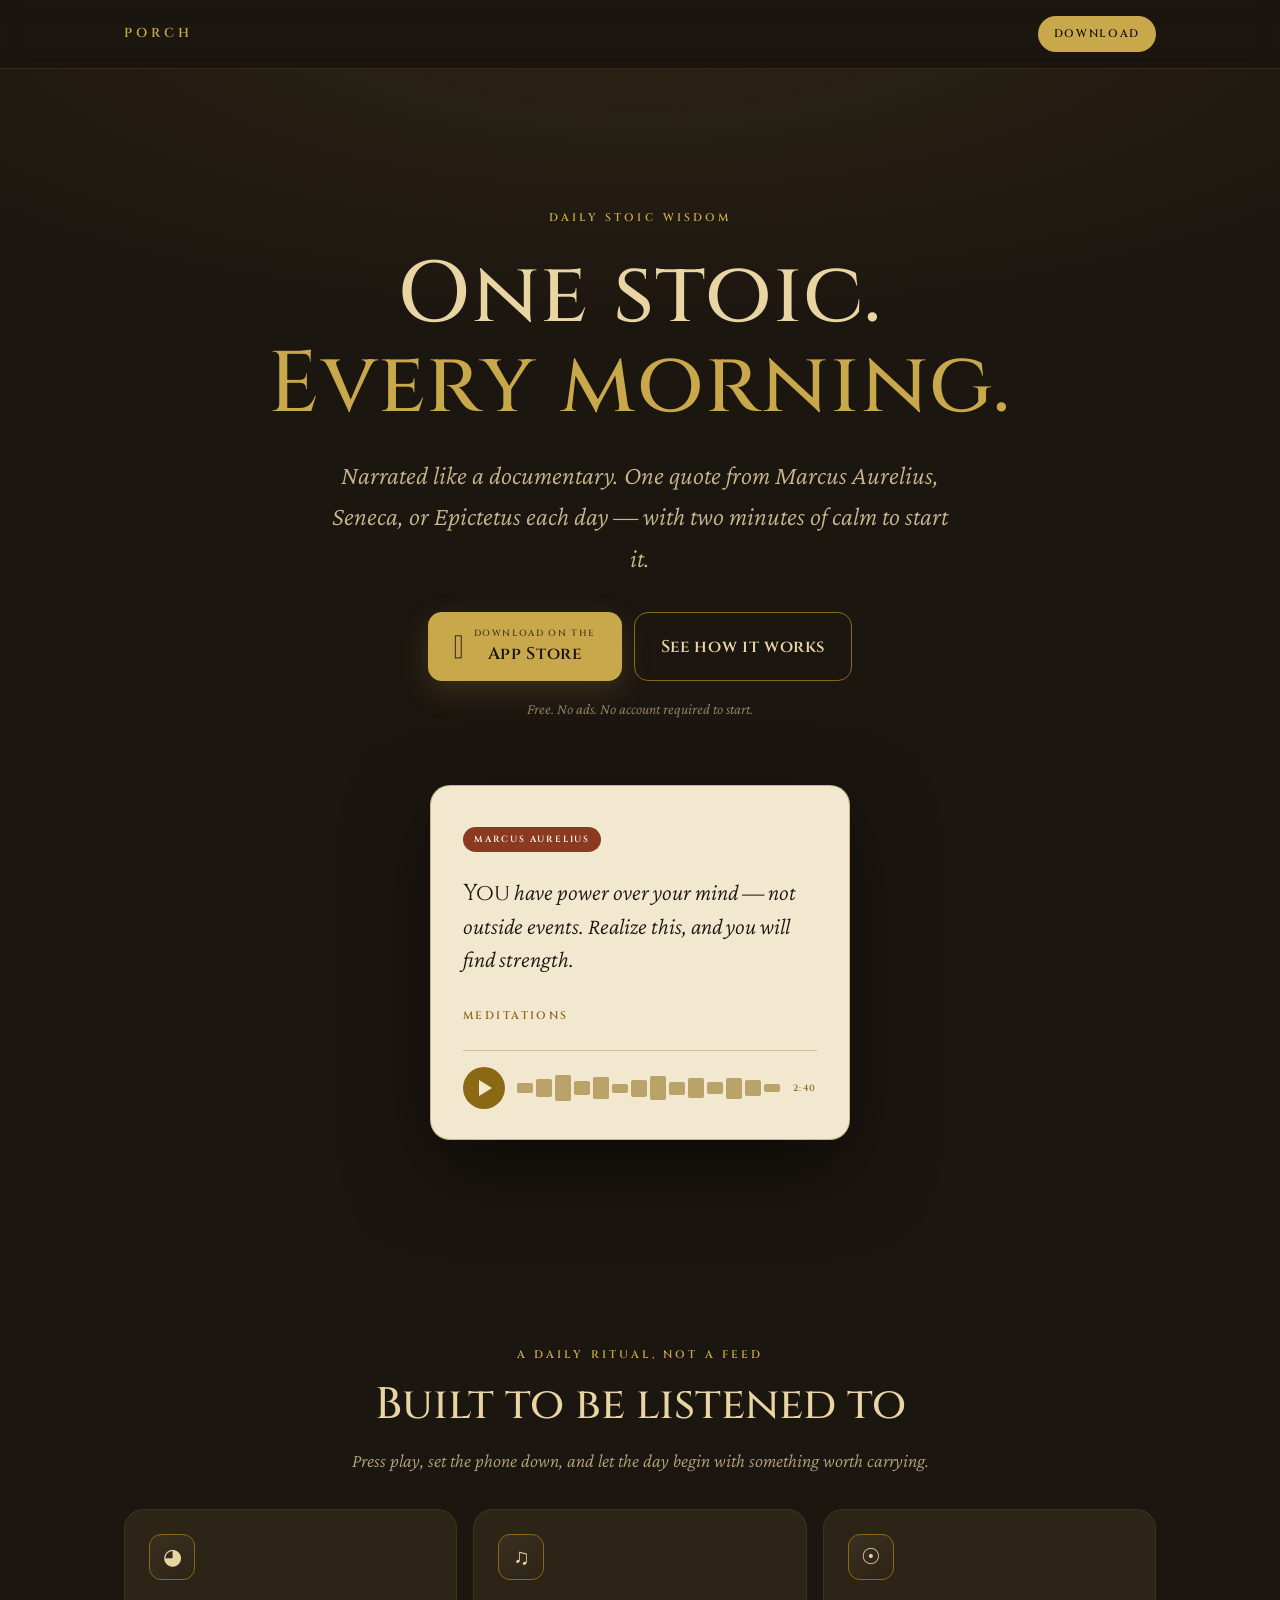
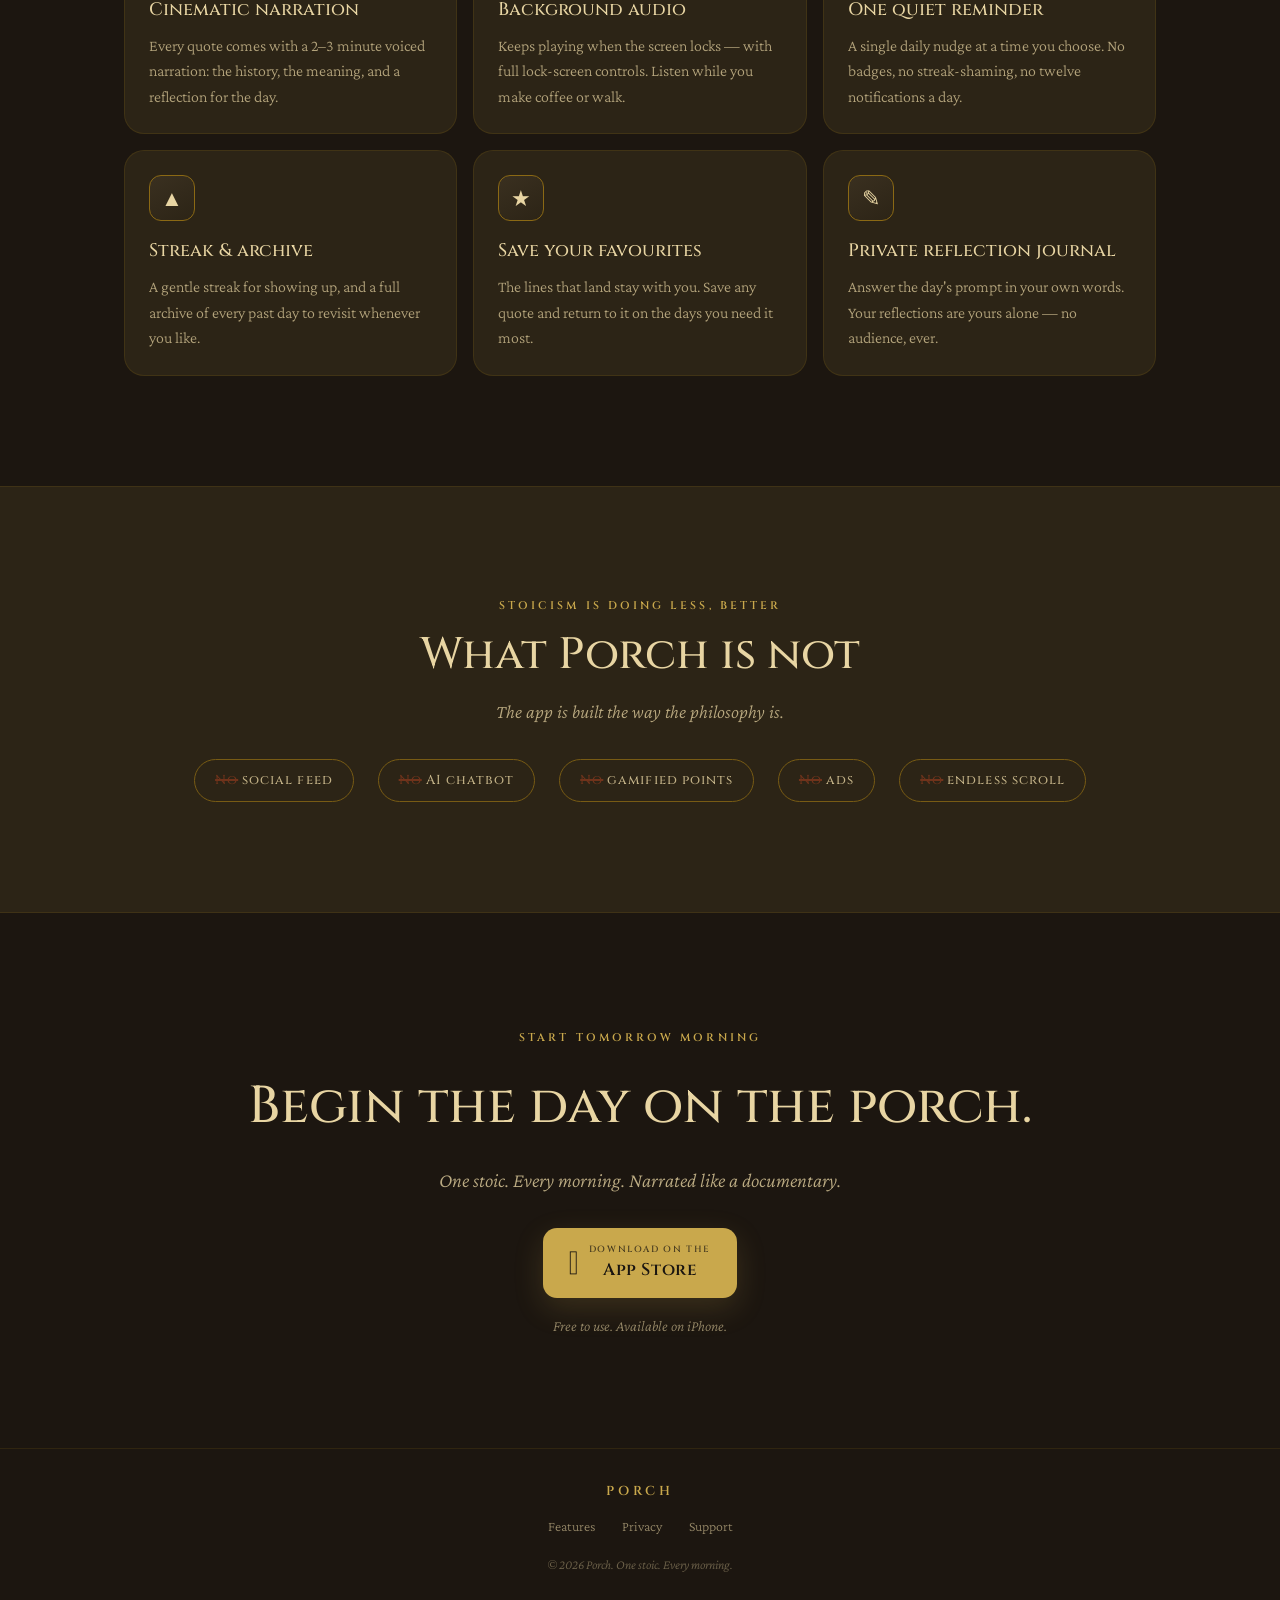
==== index.html @ 8e8af92d "Add Porch landing, privacy policy, and support pages" ====
<!DOCTYPE html>
<html lang="en">
<head>
<meta charset="UTF-8" />
<meta name="viewport" content="width=device-width, initial-scale=1.0" />
<title>Porch — One stoic. Every morning.</title>
<meta name="description" content="A daily stoic wisdom app with cinematic narration. One quote from Marcus Aurelius, Seneca, or Epictetus every morning — narrated like a documentary." />
<meta property="og:title" content="Porch — One stoic. Every morning." />
<meta property="og:description" content="Daily stoic wisdom, narrated like a documentary. Two minutes of calm to start the day." />
<meta property="og:type" content="website" />
<link rel="preconnect" href="https://fonts.googleapis.com" />
<link rel="preconnect" href="https://fonts.gstatic.com" crossorigin />
<link href="https://fonts.googleapis.com/css2?family=Cinzel:wght@400;500;600&family=Crimson+Pro:ital,wght@0,300;0,400;1,300;1,400&display=swap" rel="stylesheet" />
<style>
  :root {
    --stone:      #1C1610;
    --stone2:     #2C2416;
    --stone3:     #3A3020;
    --parchment:  #F2E8D0;
    --gold:       #C9A84C;
    --gold-light: #E8D5A3;
    --gold-dark:  #8B6914;
    --rust:       #8B3A1F;
    --ink:        #1A1510;
    --xs: 4px; --sm: 8px; --md: 12px; --lg: 16px; --xl: 24px; --xxl: 32px;
    --card-radius: 20px;
  }
  * { margin: 0; padding: 0; box-sizing: border-box; }
  html { scroll-behavior: smooth; }
  body {
    background: var(--stone);
    color: var(--gold-light);
    font-family: 'Crimson Pro', Georgia, serif;
    font-weight: 300;
    line-height: 1.6;
    -webkit-font-smoothing: antialiased;
    overflow-x: hidden;
  }
  .wrap { max-width: 1080px; margin: 0 auto; padding: 0 var(--xl); }

  /* ---- shared type ---- */
  .eyebrow {
    font-family: 'Cinzel', serif;
    font-weight: 600;
    letter-spacing: 0.28em;
    text-transform: uppercase;
    color: var(--gold);
    font-size: 11px;
  }
  h1, h2, h3 { font-family: 'Cinzel', serif; font-weight: 500; color: var(--gold-light); }
  .serif-italic { font-style: italic; }

  /* ---- top bar ---- */
  header.bar {
    position: sticky; top: 0; z-index: 20;
    background: rgba(28,22,16,0.82);
    backdrop-filter: blur(12px);
    border-bottom: 1px solid rgba(139,105,20,0.25);
  }
  .bar-inner { display: flex; align-items: center; justify-content: space-between; padding: var(--lg) var(--xl); max-width: 1080px; margin: 0 auto; }
  .brand { font-family: 'Cinzel', serif; font-weight: 600; letter-spacing: 0.3em; font-size: 13px; color: var(--gold); text-transform: uppercase; }
  .bar a.cta { font-family:'Cinzel',serif; font-weight:600; font-size:11px; letter-spacing:0.15em; text-transform:uppercase; color: var(--ink); background: var(--gold); padding: 9px 16px; border-radius: 999px; text-decoration:none; }

  /* ---- hero ---- */
  .hero { position: relative; padding: clamp(64px, 12vw, 140px) 0 var(--xxl); text-align: center;
    background:
      radial-gradient(120% 80% at 50% -10%, rgba(201,168,76,0.10), transparent 60%),
      var(--stone);
  }
  .hero .eyebrow { display:block; margin-bottom: var(--xl); }
  .hero h1 {
    font-size: clamp(40px, 8vw, 86px);
    font-weight: 500;
    line-height: 1.05;
    letter-spacing: 0.02em;
    margin-bottom: var(--xl);
  }
  .hero h1 .line2 { color: var(--gold); }
  .hero .sub {
    font-family: 'Crimson Pro', serif; font-style: italic; font-weight: 300;
    font-size: clamp(19px, 2.6vw, 26px);
    color: var(--gold-light); opacity: 0.85;
    max-width: 620px; margin: 0 auto var(--xxl);
  }
  .badges { display:flex; gap: var(--md); justify-content:center; flex-wrap: wrap; }
  .store-badge {
    display:inline-flex; align-items:center; gap:10px;
    background: var(--gold); color: var(--ink);
    padding: 14px 26px; border-radius: 14px; text-decoration:none;
    font-family: 'Cinzel', serif; font-weight: 600; letter-spacing: 0.04em;
    transition: transform .18s ease, box-shadow .18s ease;
    box-shadow: 0 10px 30px rgba(201,168,76,0.18);
  }
  .store-badge:hover { transform: translateY(-2px); box-shadow: 0 14px 38px rgba(201,168,76,0.28); }
  .store-badge small { display:block; font-size:9px; letter-spacing:0.18em; text-transform:uppercase; opacity:0.7; }
  .store-badge span { font-size: 17px; }
  .store-badge.ghost { background: transparent; color: var(--gold-light); border:1px solid var(--gold-dark); box-shadow:none; }
  .free-note { margin-top: var(--lg); font-style: italic; opacity: 0.6; font-size: 15px; }

  /* ---- quote card (the product's signature object) ---- */
  .card-stage { padding: var(--xxl) 0 clamp(48px,10vw,96px); display:flex; justify-content:center; }
  .quote-card {
    background: var(--parchment); color: var(--ink);
    border-radius: var(--card-radius);
    padding: 38px 32px 30px;
    max-width: 420px; width: 100%;
    box-shadow: 0 30px 80px rgba(0,0,0,0.55);
    border: 1px solid rgba(139,105,20,0.4);
    position: relative;
  }
  .tag {
    display:inline-block; font-family:'Cinzel',serif; font-weight:600; font-size:9px;
    letter-spacing:0.2em; text-transform:uppercase; color: #fff; background: var(--rust);
    padding: 5px 11px; border-radius: 999px; margin-bottom: var(--xl);
  }
  .quote-card .body {
    font-family:'Crimson Pro',serif; font-style: italic; font-weight: 300;
    font-size: 23px; line-height: 1.45; color: var(--ink); margin-bottom: var(--xl);
  }
  .quote-card .body .first { font-family:'Cinzel',serif; font-style: normal; font-weight: 400; }
  .author { font-family:'Cinzel',serif; font-weight: 600; font-size: 11px; letter-spacing: 0.22em; text-transform:uppercase; color: var(--gold-dark); }
  .player {
    margin-top: var(--xl); padding-top: var(--lg);
    border-top: 1px solid rgba(139,105,20,0.3);
    display:flex; align-items:center; gap: var(--md);
  }
  .play-btn {
    width: 42px; height: 42px; border-radius: 999px; flex: none;
    background: var(--gold-dark); display:flex; align-items:center; justify-content:center;
  }
  .play-btn::before { content:""; border-left: 13px solid var(--parchment); border-top: 8px solid transparent; border-bottom: 8px solid transparent; margin-left: 3px; }
  .wave { flex:1; height: 26px; display:flex; align-items:center; gap:3px; }
  .wave i { flex:1; background: var(--gold-dark); opacity:0.55; border-radius:2px; }
  .play-label { font-family:'Cinzel',serif; font-weight:600; font-size:9px; letter-spacing:0.18em; text-transform:uppercase; color: var(--gold-dark); }

  /* ---- features ---- */
  section { padding: clamp(56px, 9vw, 110px) 0; }
  .section-head { text-align:center; max-width: 640px; margin: 0 auto var(--xxl); }
  .section-head .eyebrow { display:block; margin-bottom: var(--lg); }
  .section-head h2 { font-size: clamp(28px, 4.5vw, 44px); line-height:1.15; margin-bottom: var(--lg); }
  .section-head p { font-style: italic; opacity: 0.75; font-size: 19px; }

  .grid { display:grid; grid-template-columns: repeat(auto-fit, minmax(260px, 1fr)); gap: var(--lg); }
  .feature {
    background: var(--stone2); border: 1px solid rgba(139,105,20,0.22);
    border-radius: var(--card-radius); padding: var(--xl);
  }
  .feature .glyph {
    width: 46px; height: 46px; border-radius: 12px; margin-bottom: var(--lg);
    background: linear-gradient(150deg, var(--stone3), var(--stone2));
    border: 1px solid var(--gold-dark);
    display:flex; align-items:center; justify-content:center; font-size: 22px;
  }
  .feature h3 { font-size: 18px; font-weight: 500; margin-bottom: var(--sm); color: var(--gold-light); }
  .feature p { font-size: 16px; opacity: 0.72; }

  /* ---- "what porch is not" ---- */
  .not { background: var(--stone2); border-top:1px solid rgba(139,105,20,0.2); border-bottom:1px solid rgba(139,105,20,0.2); }
  .not .row { display:flex; gap: var(--xl); flex-wrap: wrap; justify-content:center; margin-top: var(--xl); }
  .not .pill {
    font-family:'Cinzel',serif; font-weight:500; font-size: 13px; letter-spacing:0.08em;
    color: var(--gold-light); opacity:0.8;
    border: 1px solid var(--gold-dark); border-radius: 999px; padding: 10px 20px;
  }
  .not .pill s { color: var(--rust); opacity:0.9; text-decoration-thickness: 2px; }

  /* ---- final cta ---- */
  .final { text-align:center; }
  .final h2 { font-size: clamp(30px, 5vw, 52px); margin-bottom: var(--lg); }
  .final .sub { font-style: italic; opacity:0.78; font-size: 20px; margin-bottom: var(--xxl); }

  footer { padding: var(--xxl) 0 var(--xl); text-align:center; border-top:1px solid rgba(139,105,20,0.18); }
  footer .brand { display:block; margin-bottom: var(--md); }
  footer nav a { color: var(--gold-light); opacity:0.6; text-decoration:none; font-size:14px; margin: 0 var(--md); }
  footer nav a:hover { opacity:1; color: var(--gold); }
  footer .fine { margin-top: var(--lg); font-size: 13px; opacity:0.4; font-style: italic; }
</style>
</head>
<body>

<header class="bar">
  <div class="bar-inner">
    <span class="brand">Porch</span>
    <a class="cta" href="#get">Download</a>
  </div>
</header>

<main>
  <!-- HERO -->
  <section class="hero">
    <div class="wrap">
      <span class="eyebrow">Daily Stoic Wisdom</span>
      <h1>One stoic.<br /><span class="line2">Every morning.</span></h1>
      <p class="sub">Narrated like a documentary. One quote from Marcus Aurelius, Seneca, or Epictetus each day — with two minutes of calm to start it.</p>
      <div class="badges" id="get">
        <a class="store-badge" href="#"><span>&#63743;</span><span><small>Download on the</small>App Store</span></a>
        <a class="store-badge ghost" href="#features"><span>See how it works</span></a>
      </div>
      <p class="free-note">Free. No ads. No account required to start.</p>
    </div>
  </section>

  <!-- SIGNATURE QUOTE CARD -->
  <div class="card-stage">
    <article class="quote-card">
      <span class="tag">Marcus Aurelius</span>
      <p class="body"><span class="first">You</span> have power over your mind — not outside events. Realize this, and you will find strength.</p>
      <span class="author">Meditations</span>
      <div class="player">
        <div class="play-btn" aria-hidden="true"></div>
        <div class="wave" aria-hidden="true">
          <i style="height:40%"></i><i style="height:70%"></i><i style="height:100%"></i><i style="height:55%"></i><i style="height:85%"></i><i style="height:35%"></i><i style="height:65%"></i><i style="height:90%"></i><i style="height:50%"></i><i style="height:75%"></i><i style="height:45%"></i><i style="height:80%"></i><i style="height:60%"></i><i style="height:30%"></i>
        </div>
        <span class="play-label">2:40</span>
      </div>
    </article>
  </div>

  <!-- FEATURES -->
  <section id="features">
    <div class="wrap">
      <div class="section-head">
        <span class="eyebrow">A daily ritual, not a feed</span>
        <h2>Built to be listened to</h2>
        <p>Press play, set the phone down, and let the day begin with something worth carrying.</p>
      </div>
      <div class="grid">
        <div class="feature">
          <div class="glyph">&#9685;</div>
          <h3>Cinematic narration</h3>
          <p>Every quote comes with a 2–3 minute voiced narration: the history, the meaning, and a reflection for the day.</p>
        </div>
        <div class="feature">
          <div class="glyph">&#9835;</div>
          <h3>Background audio</h3>
          <p>Keeps playing when the screen locks — with full lock-screen controls. Listen while you make coffee or walk.</p>
        </div>
        <div class="feature">
          <div class="glyph">&#9737;</div>
          <h3>One quiet reminder</h3>
          <p>A single daily nudge at a time you choose. No badges, no streak-shaming, no twelve notifications a day.</p>
        </div>
        <div class="feature">
          <div class="glyph">&#9650;</div>
          <h3>Streak &amp; archive</h3>
          <p>A gentle streak for showing up, and a full archive of every past day to revisit whenever you like.</p>
        </div>
        <div class="feature">
          <div class="glyph">&#9733;</div>
          <h3>Save your favourites</h3>
          <p>The lines that land stay with you. Save any quote and return to it on the days you need it most.</p>
        </div>
        <div class="feature">
          <div class="glyph">&#9998;</div>
          <h3>Private reflection journal</h3>
          <p>Answer the day's prompt in your own words. Your reflections are yours alone — no audience, ever.</p>
        </div>
      </div>
    </div>
  </section>

  <!-- WHAT PORCH IS NOT -->
  <section class="not">
    <div class="wrap">
      <div class="section-head">
        <span class="eyebrow">Stoicism is doing less, better</span>
        <h2>What Porch is not</h2>
        <p>The app is built the way the philosophy is.</p>
      </div>
      <div class="row">
        <span class="pill"><s>No</s> social feed</span>
        <span class="pill"><s>No</s> AI chatbot</span>
        <span class="pill"><s>No</s> gamified points</span>
        <span class="pill"><s>No</s> ads</span>
        <span class="pill"><s>No</s> endless scroll</span>
      </div>
    </div>
  </section>

  <!-- FINAL CTA -->
  <section class="final">
    <div class="wrap">
      <span class="eyebrow">Start tomorrow morning</span>
      <h2 style="margin-top:var(--lg)">Begin the day on the porch.</h2>
      <p class="sub">One stoic. Every morning. Narrated like a documentary.</p>
      <div class="badges">
        <a class="store-badge" href="#"><span>&#63743;</span><span><small>Download on the</small>App Store</span></a>
      </div>
      <p class="free-note">Free to use. Available on iPhone.</p>
    </div>
  </section>
</main>

<footer>
  <div class="wrap">
    <span class="brand">Porch</span>
    <nav>
      <a href="#features">Features</a>
      <a href="privacy.html">Privacy</a>
      <a href="support.html">Support</a>
    </nav>
    <p class="fine">© 2026 Porch. One stoic. Every morning.</p>
  </div>
</footer>

</body>
</html>
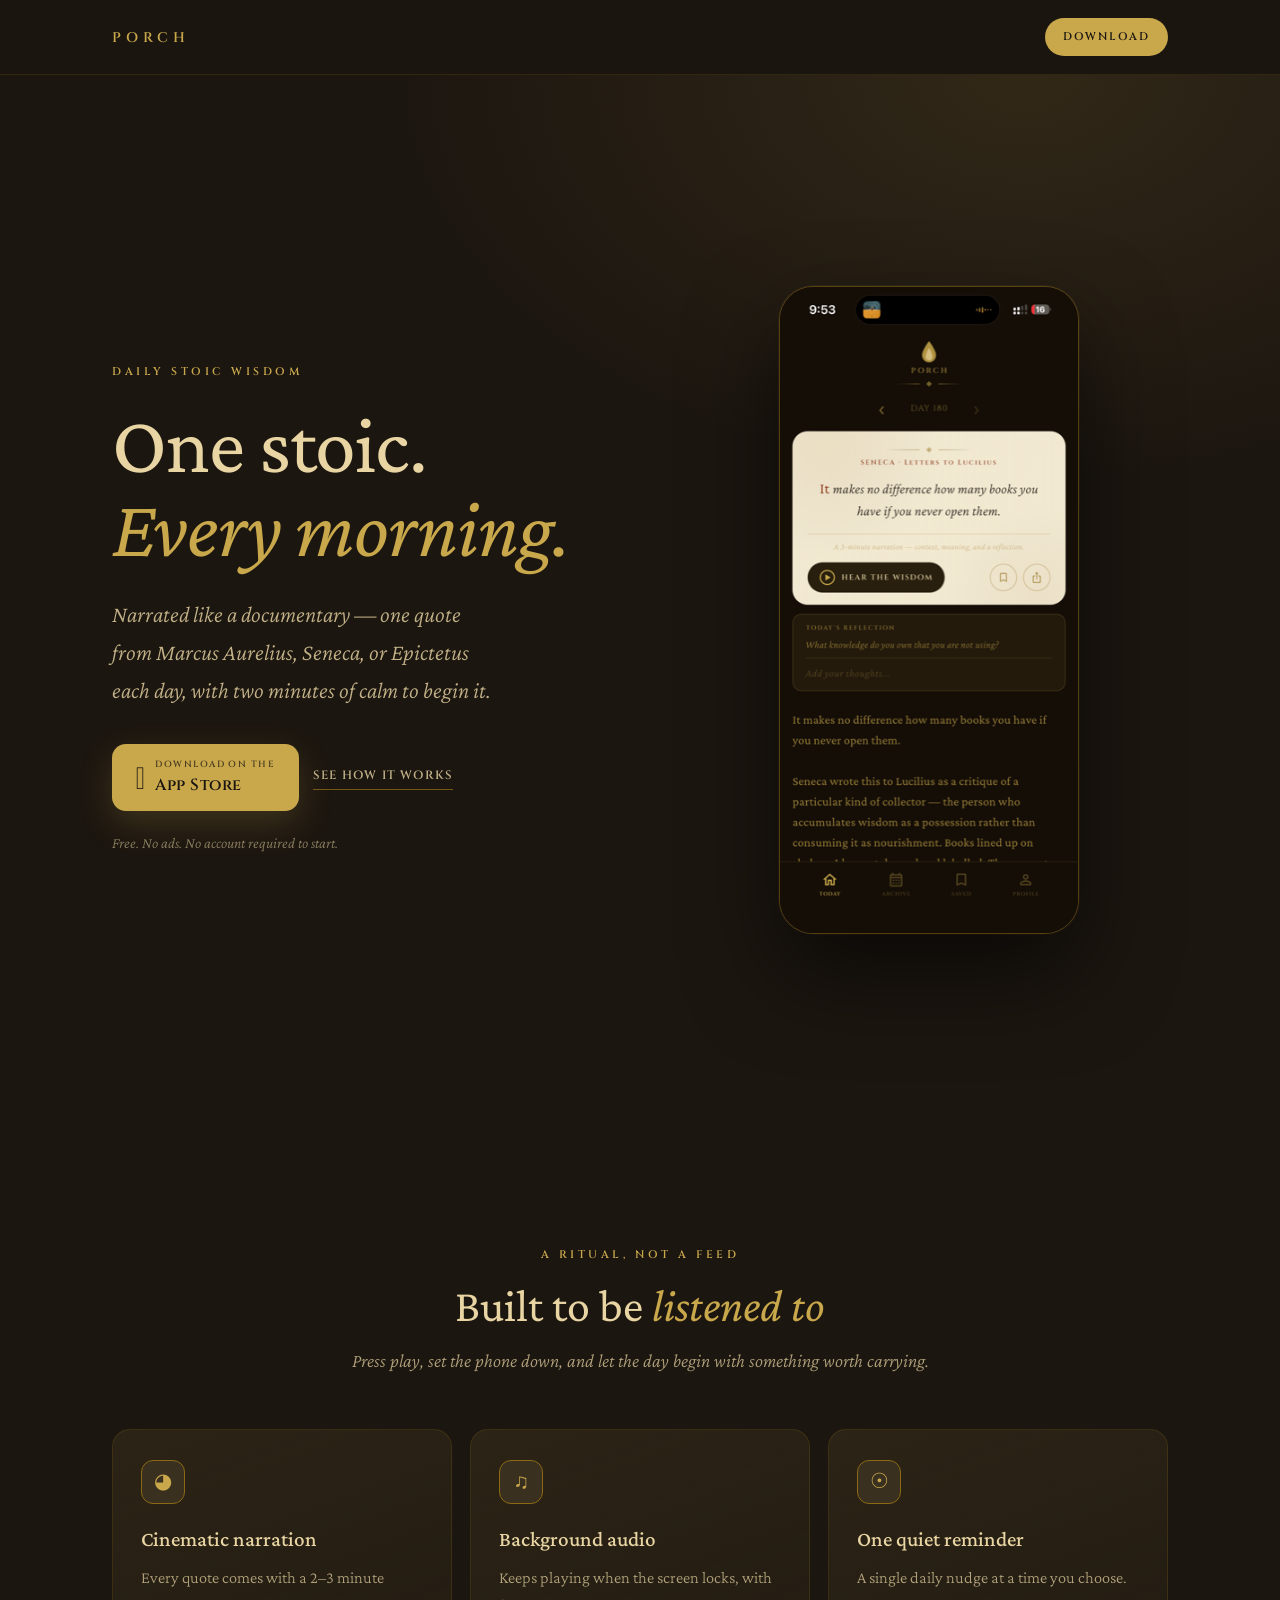
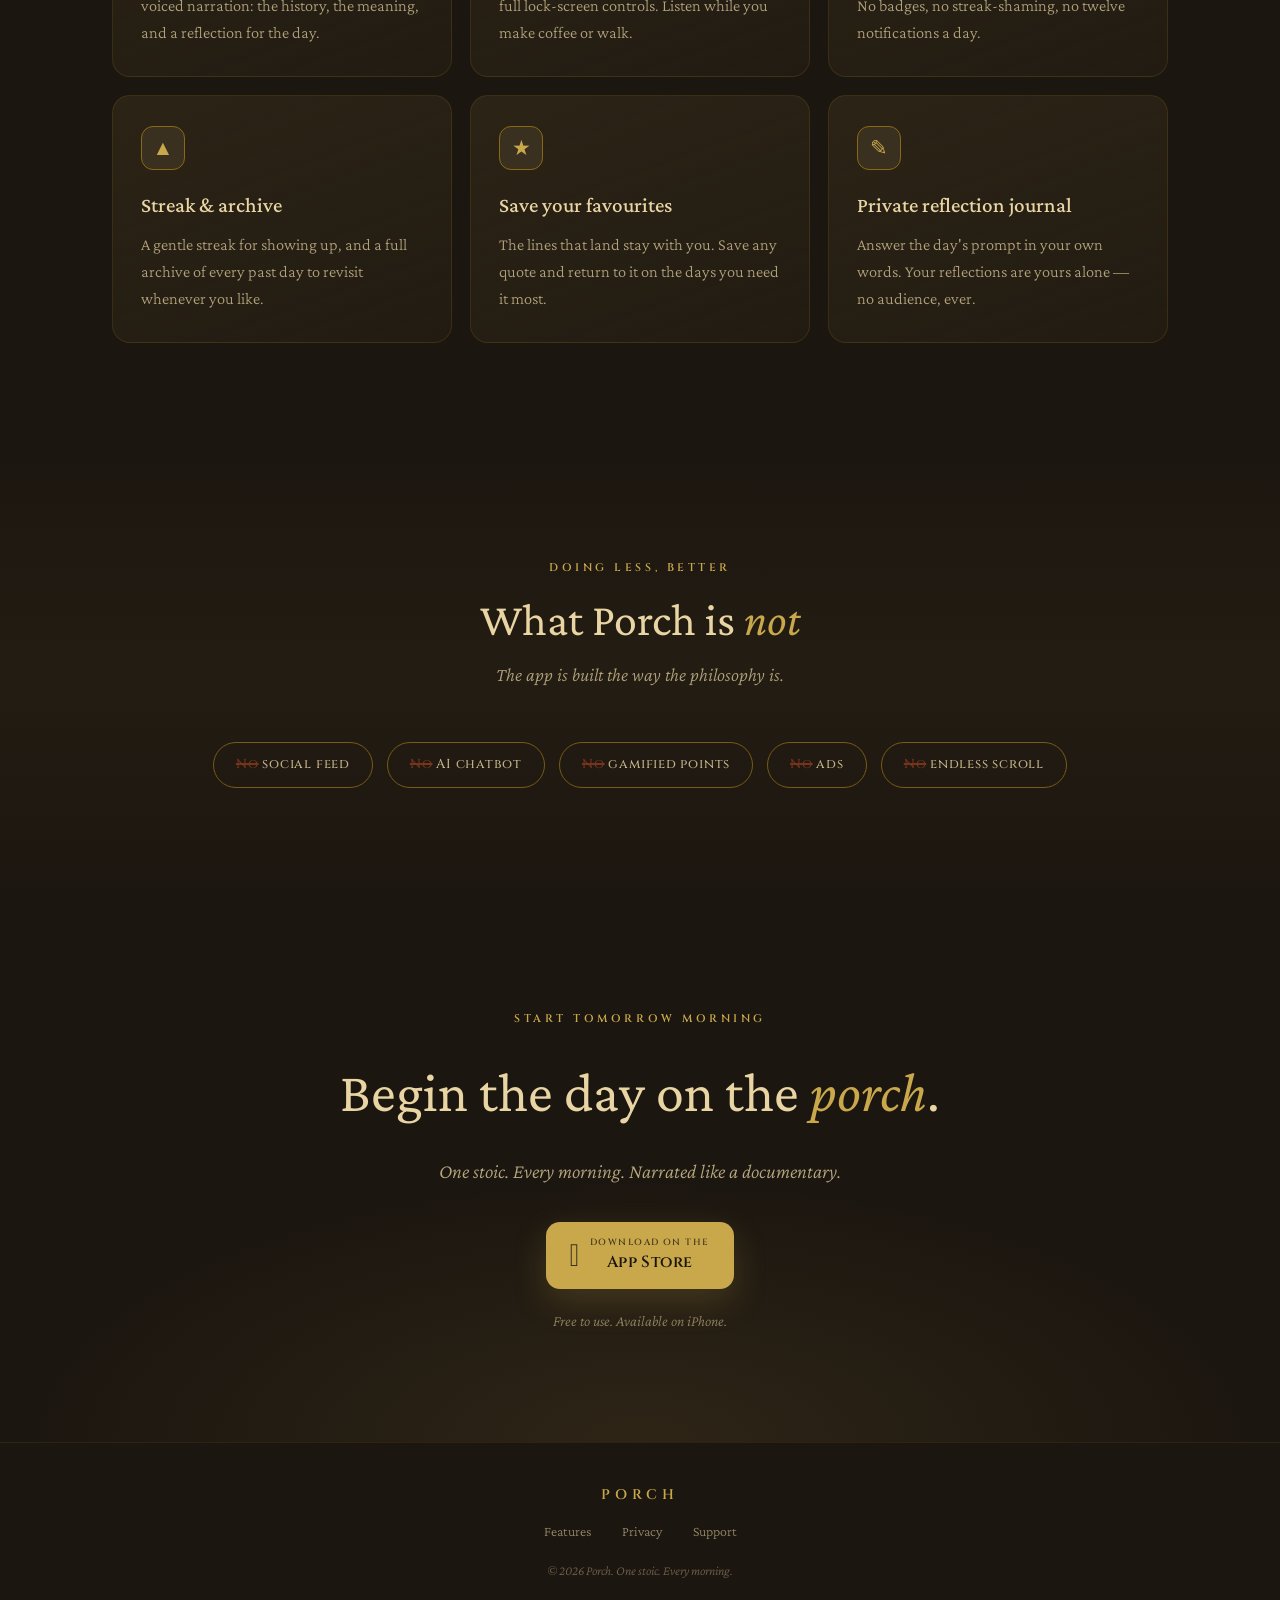
==== commit b6885856: "Redesign landing: serif headline, hero screenshot, editorial layout" ====
--- a/index.html
+++ b/index.html
@@ -10,170 +10,123 @@
 <meta property="og:type" content="website" />
 <link rel="preconnect" href="https://fonts.googleapis.com" />
 <link rel="preconnect" href="https://fonts.gstatic.com" crossorigin />
-<link href="https://fonts.googleapis.com/css2?family=Cinzel:wght@400;500;600&family=Crimson+Pro:ital,wght@0,300;0,400;1,300;1,400&display=swap" rel="stylesheet" />
+<link href="https://fonts.googleapis.com/css2?family=Cinzel:wght@500;600&family=Crimson+Pro:ital,wght@0,300;0,400;0,500;1,300;1,400&display=swap" rel="stylesheet" />
 <style>
-  :root {
-    --stone:      #1C1610;
-    --stone2:     #2C2416;
-    --stone3:     #3A3020;
-    --parchment:  #F2E8D0;
-    --gold:       #C9A84C;
-    --gold-light: #E8D5A3;
-    --gold-dark:  #8B6914;
-    --rust:       #8B3A1F;
-    --ink:        #1A1510;
-    --xs: 4px; --sm: 8px; --md: 12px; --lg: 16px; --xl: 24px; --xxl: 32px;
-    --card-radius: 20px;
+  :root{
+    --stone:#1C1610; --stone2:#2C2416; --stone3:#3A3020; --parchment:#F2E8D0;
+    --gold:#C9A84C; --gold-light:#E8D5A3; --gold-dark:#8B6914; --rust:#8B3A1F; --ink:#1A1510;
+    --xs:4px; --sm:8px; --md:12px; --lg:16px; --xl:24px; --xxl:32px;
   }
-  * { margin: 0; padding: 0; box-sizing: border-box; }
-  html { scroll-behavior: smooth; }
-  body {
-    background: var(--stone);
-    color: var(--gold-light);
-    font-family: 'Crimson Pro', Georgia, serif;
-    font-weight: 300;
-    line-height: 1.6;
-    -webkit-font-smoothing: antialiased;
-    overflow-x: hidden;
+  *{margin:0;padding:0;box-sizing:border-box;}
+  html{scroll-behavior:smooth;}
+  body{
+    background:var(--stone); color:var(--gold-light);
+    font-family:'Crimson Pro',Georgia,serif; font-weight:300; line-height:1.65;
+    -webkit-font-smoothing:antialiased; overflow-x:hidden;
   }
-  .wrap { max-width: 1080px; margin: 0 auto; padding: 0 var(--xl); }
-
-  /* ---- shared type ---- */
-  .eyebrow {
-    font-family: 'Cinzel', serif;
-    font-weight: 600;
-    letter-spacing: 0.28em;
-    text-transform: uppercase;
-    color: var(--gold);
-    font-size: 11px;
+  .wrap{max-width:1120px;margin:0 auto;padding:0 32px;}
+
+  /* labels keep Cinzel — small only, as the app does */
+  .eyebrow{font-family:'Cinzel',serif;font-weight:600;letter-spacing:0.32em;
+    text-transform:uppercase;color:var(--gold);font-size:11px;}
+  /* headings use the literary serif */
+  h1,h2,h3{font-family:'Crimson Pro',serif;color:var(--gold-light);font-weight:400;}
+
+  /* ── top bar ── */
+  header.bar{position:sticky;top:0;z-index:20;
+    background:rgba(28,22,16,0.78);backdrop-filter:blur(14px);
+    border-bottom:1px solid rgba(139,105,20,0.2);}
+  .bar-inner{display:flex;align-items:center;justify-content:space-between;
+    padding:18px 32px;max-width:1120px;margin:0 auto;}
+  .brand{font-family:'Cinzel',serif;font-weight:600;letter-spacing:0.34em;
+    font-size:14px;color:var(--gold);text-transform:uppercase;}
+  .bar a.cta{font-family:'Cinzel',serif;font-weight:600;font-size:11px;
+    letter-spacing:0.16em;text-transform:uppercase;color:var(--ink);
+    background:var(--gold);padding:10px 18px;border-radius:999px;text-decoration:none;
+    transition:transform .16s ease;}
+  .bar a.cta:hover{transform:translateY(-1px);}
+
+  /* ── hero ── */
+  .hero{position:relative;
+    background:radial-gradient(90% 70% at 80% 0%,rgba(201,168,76,0.12),transparent 55%),var(--stone);}
+  .hero-grid{display:grid;grid-template-columns:1.05fr 0.95fr;gap:48px;align-items:center;
+    padding:clamp(56px,8vw,104px) 0 clamp(56px,8vw,96px);}
+  .hero-copy .eyebrow{display:block;margin-bottom:22px;}
+  .hero h1{font-size:clamp(46px,6.4vw,82px);line-height:1.02;letter-spacing:-0.01em;
+    margin-bottom:26px;font-weight:400;}
+  .hero h1 em{font-style:italic;color:var(--gold);font-weight:400;}
+  .hero .sub{font-size:clamp(19px,2.1vw,23px);font-style:italic;
+    color:var(--gold-light);opacity:0.82;max-width:30ch;margin-bottom:34px;}
+  .actions{display:flex;gap:14px;align-items:center;flex-wrap:wrap;}
+  .store-badge{display:inline-flex;align-items:center;gap:11px;background:var(--gold);
+    color:var(--ink);padding:13px 24px;border-radius:14px;text-decoration:none;
+    font-family:'Cinzel',serif;font-weight:600;letter-spacing:0.03em;
+    box-shadow:0 12px 34px rgba(201,168,76,0.20);transition:transform .18s ease,box-shadow .18s ease;}
+  .store-badge:hover{transform:translateY(-2px);box-shadow:0 16px 42px rgba(201,168,76,0.3);}
+  .store-badge small{display:block;font-size:9px;letter-spacing:0.16em;text-transform:uppercase;opacity:0.72;}
+  .store-badge span{font-size:16px;}
+  .ghost{font-family:'Cinzel',serif;font-weight:600;font-size:12px;letter-spacing:0.1em;
+    text-transform:uppercase;color:var(--gold-light);text-decoration:none;
+    border-bottom:1px solid var(--gold-dark);padding-bottom:3px;opacity:0.8;transition:opacity .16s;}
+  .ghost:hover{opacity:1;}
+  .free-note{margin-top:20px;font-style:italic;opacity:0.55;font-size:15px;}
+
+  /* phone */
+  .hero-art{display:flex;justify-content:center;}
+  .phone{position:relative;width:min(300px,80%);}
+  .phone img{width:100%;display:block;border-radius:34px;
+    border:1px solid rgba(139,105,20,0.5);
+    box-shadow:0 40px 90px rgba(0,0,0,0.6),0 0 0 1px rgba(201,168,76,0.08);}
+  .phone::after{content:"";position:absolute;inset:-40px -30px;z-index:-1;
+    background:radial-gradient(circle at 50% 40%,rgba(201,168,76,0.16),transparent 65%);}
+
+  /* ── sections ── */
+  section{padding:clamp(60px,9vw,108px) 0;}
+  .section-head{text-align:center;max-width:620px;margin:0 auto 52px;}
+  .section-head .eyebrow{display:block;margin-bottom:16px;}
+  .section-head h2{font-size:clamp(30px,4.2vw,46px);line-height:1.12;margin-bottom:14px;font-weight:400;}
+  .section-head h2 em{font-style:italic;color:var(--gold);}
+  .section-head p{font-style:italic;opacity:0.72;font-size:19px;}
+
+  .grid{display:grid;grid-template-columns:repeat(auto-fit,minmax(280px,1fr));gap:18px;}
+  .feature{background:linear-gradient(160deg,var(--stone2),rgba(44,36,22,0.4));
+    border:1px solid rgba(139,105,20,0.22);border-radius:18px;padding:30px 28px;
+    transition:border-color .2s ease,transform .2s ease;}
+  .feature:hover{border-color:rgba(201,168,76,0.4);transform:translateY(-3px);}
+  .feature .glyph{width:44px;height:44px;border-radius:12px;margin-bottom:18px;
+    background:var(--stone3);border:1px solid var(--gold-dark);
+    display:flex;align-items:center;justify-content:center;font-size:21px;color:var(--gold);}
+  .feature h3{font-size:21px;font-weight:500;margin-bottom:8px;color:var(--gold-light);}
+  .feature p{font-size:16.5px;opacity:0.72;}
+
+  /* not */
+  .not{background:linear-gradient(180deg,transparent,rgba(44,36,22,0.45),transparent);}
+  .not .row{display:flex;gap:14px;flex-wrap:wrap;justify-content:center;margin-top:6px;}
+  .not .pill{font-family:'Cinzel',serif;font-weight:500;font-size:13px;letter-spacing:0.06em;
+    color:var(--gold-light);opacity:0.82;border:1px solid var(--gold-dark);
+    border-radius:999px;padding:11px 22px;}
+  .not .pill s{color:var(--rust);text-decoration-thickness:2px;}
+
+  /* final */
+  .final{text-align:center;
+    background:radial-gradient(80% 80% at 50% 100%,rgba(201,168,76,0.1),transparent 60%);}
+  .final h2{font-size:clamp(34px,5vw,56px);margin-bottom:16px;font-weight:400;}
+  .final h2 em{font-style:italic;color:var(--gold);}
+  .final .sub{font-style:italic;opacity:0.76;font-size:20px;margin-bottom:34px;}
+
+  footer{padding:40px 0 32px;text-align:center;border-top:1px solid rgba(139,105,20,0.16);}
+  footer .brand{display:block;margin-bottom:12px;}
+  footer nav a{color:var(--gold-light);opacity:0.6;text-decoration:none;font-size:14px;margin:0 14px;}
+  footer nav a:hover{opacity:1;color:var(--gold);}
+  footer .fine{margin-top:16px;font-size:13px;opacity:0.4;font-style:italic;}
+
+  @media(max-width:820px){
+    .hero-grid{grid-template-columns:1fr;text-align:center;gap:8px;padding-top:48px;}
+    .hero .sub{margin-left:auto;margin-right:auto;}
+    .actions{justify-content:center;}
+    .hero-art{order:-1;margin-bottom:24px;}
+    .phone{width:min(240px,62%);}
   }
-  h1, h2, h3 { font-family: 'Cinzel', serif; font-weight: 500; color: var(--gold-light); }
-  .serif-italic { font-style: italic; }
-
-  /* ---- top bar ---- */
-  header.bar {
-    position: sticky; top: 0; z-index: 20;
-    background: rgba(28,22,16,0.82);
-    backdrop-filter: blur(12px);
-    border-bottom: 1px solid rgba(139,105,20,0.25);
-  }
-  .bar-inner { display: flex; align-items: center; justify-content: space-between; padding: var(--lg) var(--xl); max-width: 1080px; margin: 0 auto; }
-  .brand { font-family: 'Cinzel', serif; font-weight: 600; letter-spacing: 0.3em; font-size: 13px; color: var(--gold); text-transform: uppercase; }
-  .bar a.cta { font-family:'Cinzel',serif; font-weight:600; font-size:11px; letter-spacing:0.15em; text-transform:uppercase; color: var(--ink); background: var(--gold); padding: 9px 16px; border-radius: 999px; text-decoration:none; }
-
-  /* ---- hero ---- */
-  .hero { position: relative; padding: clamp(64px, 12vw, 140px) 0 var(--xxl); text-align: center;
-    background:
-      radial-gradient(120% 80% at 50% -10%, rgba(201,168,76,0.10), transparent 60%),
-      var(--stone);
-  }
-  .hero .eyebrow { display:block; margin-bottom: var(--xl); }
-  .hero h1 {
-    font-size: clamp(40px, 8vw, 86px);
-    font-weight: 500;
-    line-height: 1.05;
-    letter-spacing: 0.02em;
-    margin-bottom: var(--xl);
-  }
-  .hero h1 .line2 { color: var(--gold); }
-  .hero .sub {
-    font-family: 'Crimson Pro', serif; font-style: italic; font-weight: 300;
-    font-size: clamp(19px, 2.6vw, 26px);
-    color: var(--gold-light); opacity: 0.85;
-    max-width: 620px; margin: 0 auto var(--xxl);
-  }
-  .badges { display:flex; gap: var(--md); justify-content:center; flex-wrap: wrap; }
-  .store-badge {
-    display:inline-flex; align-items:center; gap:10px;
-    background: var(--gold); color: var(--ink);
-    padding: 14px 26px; border-radius: 14px; text-decoration:none;
-    font-family: 'Cinzel', serif; font-weight: 600; letter-spacing: 0.04em;
-    transition: transform .18s ease, box-shadow .18s ease;
-    box-shadow: 0 10px 30px rgba(201,168,76,0.18);
-  }
-  .store-badge:hover { transform: translateY(-2px); box-shadow: 0 14px 38px rgba(201,168,76,0.28); }
-  .store-badge small { display:block; font-size:9px; letter-spacing:0.18em; text-transform:uppercase; opacity:0.7; }
-  .store-badge span { font-size: 17px; }
-  .store-badge.ghost { background: transparent; color: var(--gold-light); border:1px solid var(--gold-dark); box-shadow:none; }
-  .free-note { margin-top: var(--lg); font-style: italic; opacity: 0.6; font-size: 15px; }
-
-  /* ---- quote card (the product's signature object) ---- */
-  .card-stage { padding: var(--xxl) 0 clamp(48px,10vw,96px); display:flex; justify-content:center; }
-  .quote-card {
-    background: var(--parchment); color: var(--ink);
-    border-radius: var(--card-radius);
-    padding: 38px 32px 30px;
-    max-width: 420px; width: 100%;
-    box-shadow: 0 30px 80px rgba(0,0,0,0.55);
-    border: 1px solid rgba(139,105,20,0.4);
-    position: relative;
-  }
-  .tag {
-    display:inline-block; font-family:'Cinzel',serif; font-weight:600; font-size:9px;
-    letter-spacing:0.2em; text-transform:uppercase; color: #fff; background: var(--rust);
-    padding: 5px 11px; border-radius: 999px; margin-bottom: var(--xl);
-  }
-  .quote-card .body {
-    font-family:'Crimson Pro',serif; font-style: italic; font-weight: 300;
-    font-size: 23px; line-height: 1.45; color: var(--ink); margin-bottom: var(--xl);
-  }
-  .quote-card .body .first { font-family:'Cinzel',serif; font-style: normal; font-weight: 400; }
-  .author { font-family:'Cinzel',serif; font-weight: 600; font-size: 11px; letter-spacing: 0.22em; text-transform:uppercase; color: var(--gold-dark); }
-  .player {
-    margin-top: var(--xl); padding-top: var(--lg);
-    border-top: 1px solid rgba(139,105,20,0.3);
-    display:flex; align-items:center; gap: var(--md);
-  }
-  .play-btn {
-    width: 42px; height: 42px; border-radius: 999px; flex: none;
-    background: var(--gold-dark); display:flex; align-items:center; justify-content:center;
-  }
-  .play-btn::before { content:""; border-left: 13px solid var(--parchment); border-top: 8px solid transparent; border-bottom: 8px solid transparent; margin-left: 3px; }
-  .wave { flex:1; height: 26px; display:flex; align-items:center; gap:3px; }
-  .wave i { flex:1; background: var(--gold-dark); opacity:0.55; border-radius:2px; }
-  .play-label { font-family:'Cinzel',serif; font-weight:600; font-size:9px; letter-spacing:0.18em; text-transform:uppercase; color: var(--gold-dark); }
-
-  /* ---- features ---- */
-  section { padding: clamp(56px, 9vw, 110px) 0; }
-  .section-head { text-align:center; max-width: 640px; margin: 0 auto var(--xxl); }
-  .section-head .eyebrow { display:block; margin-bottom: var(--lg); }
-  .section-head h2 { font-size: clamp(28px, 4.5vw, 44px); line-height:1.15; margin-bottom: var(--lg); }
-  .section-head p { font-style: italic; opacity: 0.75; font-size: 19px; }
-
-  .grid { display:grid; grid-template-columns: repeat(auto-fit, minmax(260px, 1fr)); gap: var(--lg); }
-  .feature {
-    background: var(--stone2); border: 1px solid rgba(139,105,20,0.22);
-    border-radius: var(--card-radius); padding: var(--xl);
-  }
-  .feature .glyph {
-    width: 46px; height: 46px; border-radius: 12px; margin-bottom: var(--lg);
-    background: linear-gradient(150deg, var(--stone3), var(--stone2));
-    border: 1px solid var(--gold-dark);
-    display:flex; align-items:center; justify-content:center; font-size: 22px;
-  }
-  .feature h3 { font-size: 18px; font-weight: 500; margin-bottom: var(--sm); color: var(--gold-light); }
-  .feature p { font-size: 16px; opacity: 0.72; }
-
-  /* ---- "what porch is not" ---- */
-  .not { background: var(--stone2); border-top:1px solid rgba(139,105,20,0.2); border-bottom:1px solid rgba(139,105,20,0.2); }
-  .not .row { display:flex; gap: var(--xl); flex-wrap: wrap; justify-content:center; margin-top: var(--xl); }
-  .not .pill {
-    font-family:'Cinzel',serif; font-weight:500; font-size: 13px; letter-spacing:0.08em;
-    color: var(--gold-light); opacity:0.8;
-    border: 1px solid var(--gold-dark); border-radius: 999px; padding: 10px 20px;
-  }
-  .not .pill s { color: var(--rust); opacity:0.9; text-decoration-thickness: 2px; }
-
-  /* ---- final cta ---- */
-  .final { text-align:center; }
-  .final h2 { font-size: clamp(30px, 5vw, 52px); margin-bottom: var(--lg); }
-  .final .sub { font-style: italic; opacity:0.78; font-size: 20px; margin-bottom: var(--xxl); }
-
-  footer { padding: var(--xxl) 0 var(--xl); text-align:center; border-top:1px solid rgba(139,105,20,0.18); }
-  footer .brand { display:block; margin-bottom: var(--md); }
-  footer nav a { color: var(--gold-light); opacity:0.6; text-decoration:none; font-size:14px; margin: 0 var(--md); }
-  footer nav a:hover { opacity:1; color: var(--gold); }
-  footer .fine { margin-top: var(--lg); font-size: 13px; opacity:0.4; font-style: italic; }
 </style>
 </head>
 <body>
@@ -189,39 +142,31 @@
   <!-- HERO -->
   <section class="hero">
     <div class="wrap">
-      <span class="eyebrow">Daily Stoic Wisdom</span>
-      <h1>One stoic.<br /><span class="line2">Every morning.</span></h1>
-      <p class="sub">Narrated like a documentary. One quote from Marcus Aurelius, Seneca, or Epictetus each day — with two minutes of calm to start it.</p>
-      <div class="badges" id="get">
-        <a class="store-badge" href="#"><span>&#63743;</span><span><small>Download on the</small>App Store</span></a>
-        <a class="store-badge ghost" href="#features"><span>See how it works</span></a>
-      </div>
-      <p class="free-note">Free. No ads. No account required to start.</p>
-    </div>
-  </section>
-
-  <!-- SIGNATURE QUOTE CARD -->
-  <div class="card-stage">
-    <article class="quote-card">
-      <span class="tag">Marcus Aurelius</span>
-      <p class="body"><span class="first">You</span> have power over your mind — not outside events. Realize this, and you will find strength.</p>
-      <span class="author">Meditations</span>
-      <div class="player">
-        <div class="play-btn" aria-hidden="true"></div>
-        <div class="wave" aria-hidden="true">
-          <i style="height:40%"></i><i style="height:70%"></i><i style="height:100%"></i><i style="height:55%"></i><i style="height:85%"></i><i style="height:35%"></i><i style="height:65%"></i><i style="height:90%"></i><i style="height:50%"></i><i style="height:75%"></i><i style="height:45%"></i><i style="height:80%"></i><i style="height:60%"></i><i style="height:30%"></i>
-        </div>
-        <span class="play-label">2:40</span>
-      </div>
-    </article>
-  </div>
+      <div class="hero-grid">
+        <div class="hero-copy">
+          <span class="eyebrow">Daily Stoic Wisdom</span>
+          <h1>One stoic.<br /><em>Every morning.</em></h1>
+          <p class="sub">Narrated like a documentary — one quote from Marcus Aurelius,
+            Seneca, or Epictetus each day, with two minutes of calm to begin it.</p>
+          <div class="actions" id="get">
+            <a class="store-badge" href="#"><span>&#63743;</span><span><small>Download on the</small>App&nbsp;Store</span></a>
+            <a class="ghost" href="#features">See how it works</a>
+          </div>
+          <p class="free-note">Free. No ads. No account required to start.</p>
+        </div>
+        <div class="hero-art">
+          <div class="phone"><img src="hero.png" alt="The Porch app showing a daily stoic quote with a play button" /></div>
+        </div>
+      </div>
+    </div>
+  </section>
 
   <!-- FEATURES -->
   <section id="features">
     <div class="wrap">
       <div class="section-head">
-        <span class="eyebrow">A daily ritual, not a feed</span>
-        <h2>Built to be listened to</h2>
+        <span class="eyebrow">A ritual, not a feed</span>
+        <h2>Built to be <em>listened to</em></h2>
         <p>Press play, set the phone down, and let the day begin with something worth carrying.</p>
       </div>
       <div class="grid">
@@ -233,7 +178,7 @@
         <div class="feature">
           <div class="glyph">&#9835;</div>
           <h3>Background audio</h3>
-          <p>Keeps playing when the screen locks — with full lock-screen controls. Listen while you make coffee or walk.</p>
+          <p>Keeps playing when the screen locks, with full lock-screen controls. Listen while you make coffee or walk.</p>
         </div>
         <div class="feature">
           <div class="glyph">&#9737;</div>
@@ -259,12 +204,12 @@
     </div>
   </section>
 
-  <!-- WHAT PORCH IS NOT -->
+  <!-- NOT -->
   <section class="not">
     <div class="wrap">
       <div class="section-head">
-        <span class="eyebrow">Stoicism is doing less, better</span>
-        <h2>What Porch is not</h2>
+        <span class="eyebrow">Doing less, better</span>
+        <h2>What Porch is <em>not</em></h2>
         <p>The app is built the way the philosophy is.</p>
       </div>
       <div class="row">
@@ -277,14 +222,14 @@
     </div>
   </section>
 
-  <!-- FINAL CTA -->
+  <!-- FINAL -->
   <section class="final">
     <div class="wrap">
       <span class="eyebrow">Start tomorrow morning</span>
-      <h2 style="margin-top:var(--lg)">Begin the day on the porch.</h2>
+      <h2 style="margin-top:16px">Begin the day on the <em>porch</em>.</h2>
       <p class="sub">One stoic. Every morning. Narrated like a documentary.</p>
-      <div class="badges">
-        <a class="store-badge" href="#"><span>&#63743;</span><span><small>Download on the</small>App Store</span></a>
+      <div class="actions" style="justify-content:center">
+        <a class="store-badge" href="#"><span>&#63743;</span><span><small>Download on the</small>App&nbsp;Store</span></a>
       </div>
       <p class="free-note">Free to use. Available on iPhone.</p>
     </div>
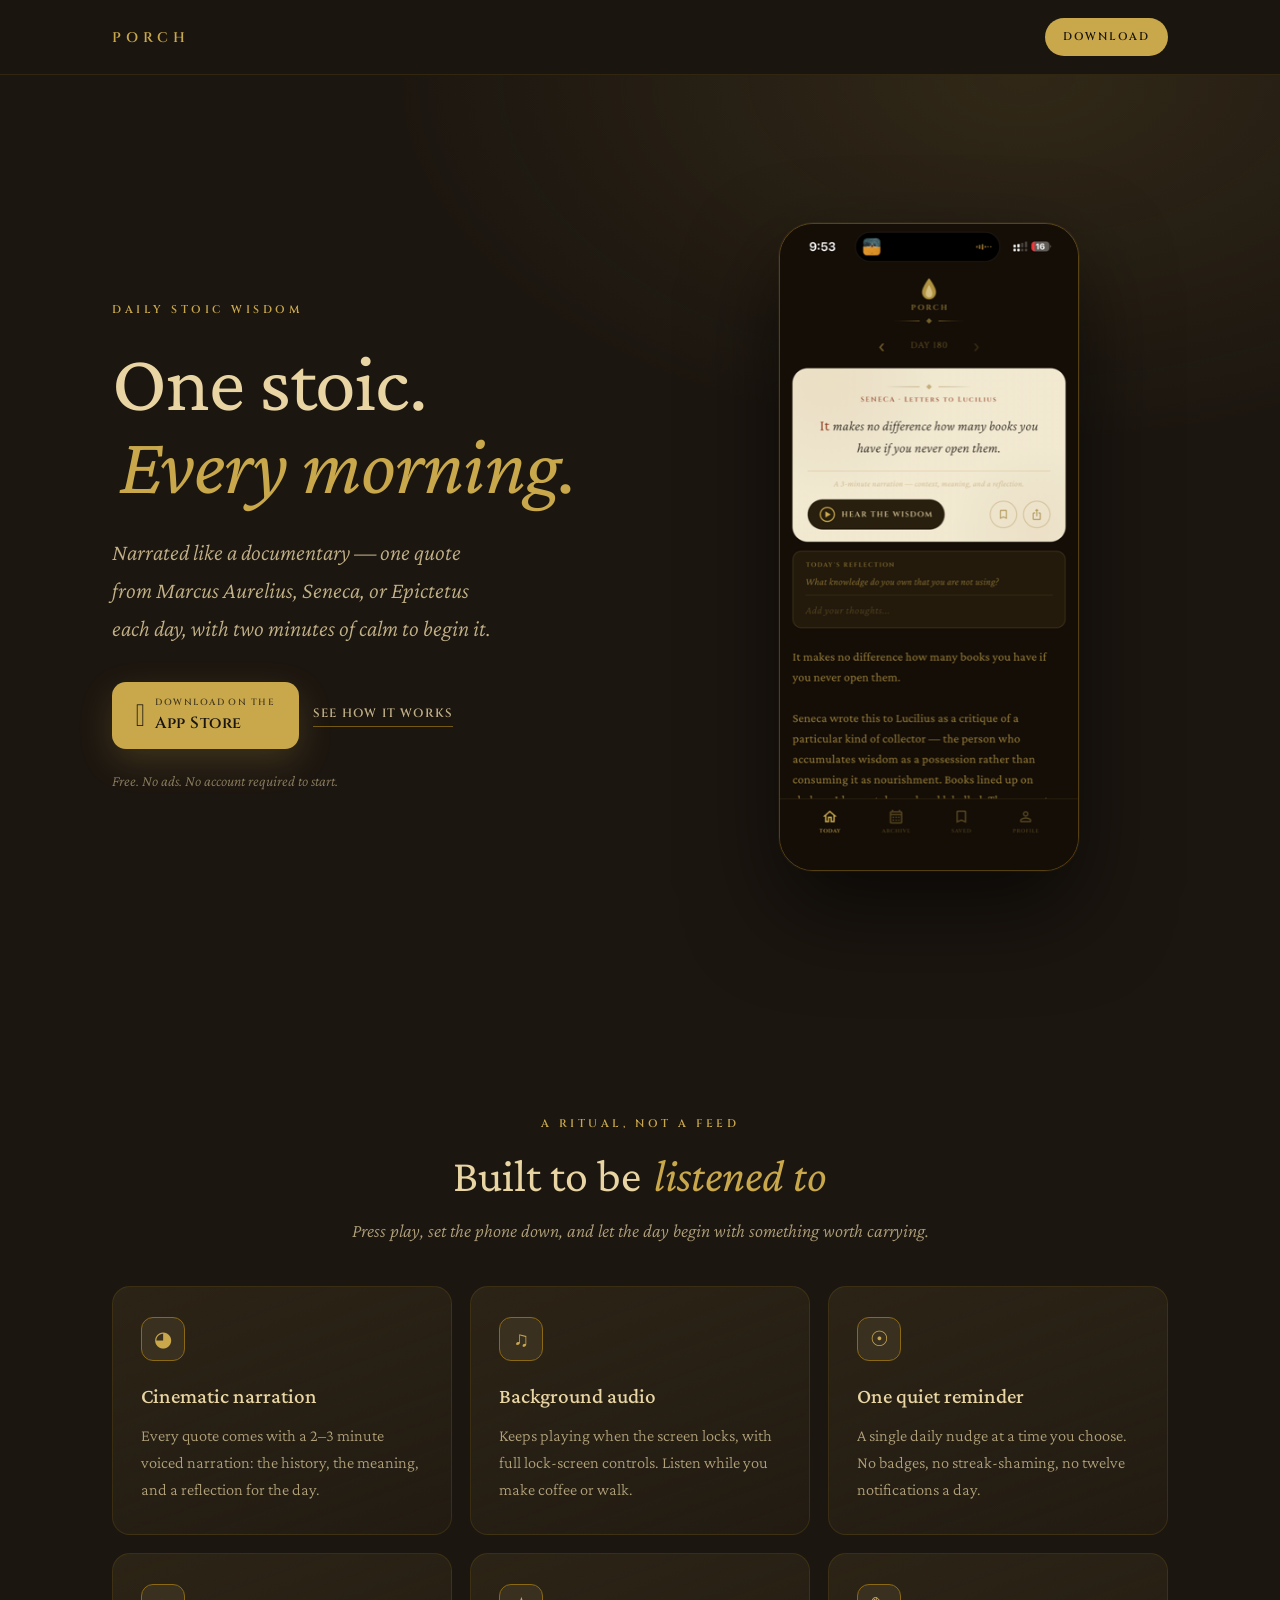
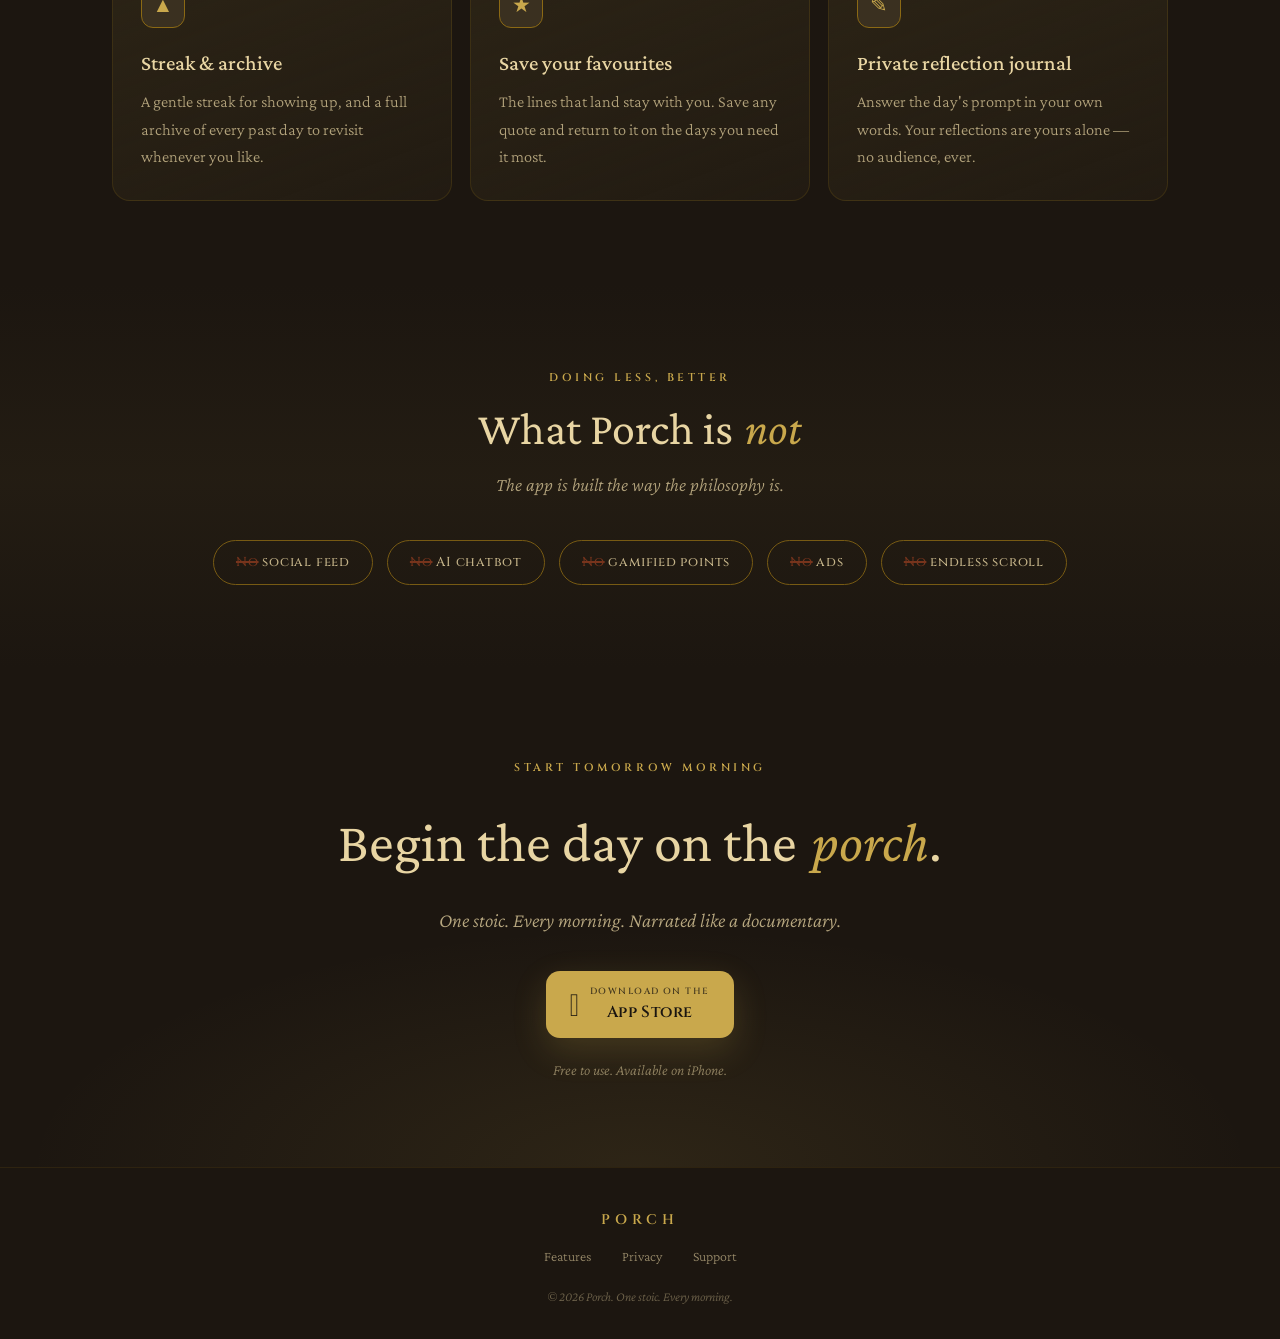
==== commit 0d9ca543: "Tighten vertical rhythm and italic heading spacing" ====
--- a/index.html
+++ b/index.html
@@ -31,6 +31,8 @@
     text-transform:uppercase;color:var(--gold);font-size:11px;}
   /* headings use the literary serif */
   h1,h2,h3{font-family:'Crimson Pro',serif;color:var(--gold-light);font-weight:400;}
+  /* italic emphasis in headings — small left pad so the slant doesn't crowd the prior word */
+  h1 em,h2 em{padding-left:0.08em;}
 
   /* ── top bar ── */
   header.bar{position:sticky;top:0;z-index:20;
@@ -50,7 +52,7 @@
   .hero{position:relative;
     background:radial-gradient(90% 70% at 80% 0%,rgba(201,168,76,0.12),transparent 55%),var(--stone);}
   .hero-grid{display:grid;grid-template-columns:1.05fr 0.95fr;gap:48px;align-items:center;
-    padding:clamp(56px,8vw,104px) 0 clamp(56px,8vw,96px);}
+    padding:clamp(36px,5vw,68px) 0 clamp(44px,6vw,76px);}
   .hero-copy .eyebrow{display:block;margin-bottom:22px;}
   .hero h1{font-size:clamp(46px,6.4vw,82px);line-height:1.02;letter-spacing:-0.01em;
     margin-bottom:26px;font-weight:400;}
@@ -81,8 +83,8 @@
     background:radial-gradient(circle at 50% 40%,rgba(201,168,76,0.16),transparent 65%);}
 
   /* ── sections ── */
-  section{padding:clamp(60px,9vw,108px) 0;}
-  .section-head{text-align:center;max-width:620px;margin:0 auto 52px;}
+  section{padding:clamp(48px,7vw,84px) 0;}
+  .section-head{text-align:center;max-width:620px;margin:0 auto 40px;}
   .section-head .eyebrow{display:block;margin-bottom:16px;}
   .section-head h2{font-size:clamp(30px,4.2vw,46px);line-height:1.12;margin-bottom:14px;font-weight:400;}
   .section-head h2 em{font-style:italic;color:var(--gold);}
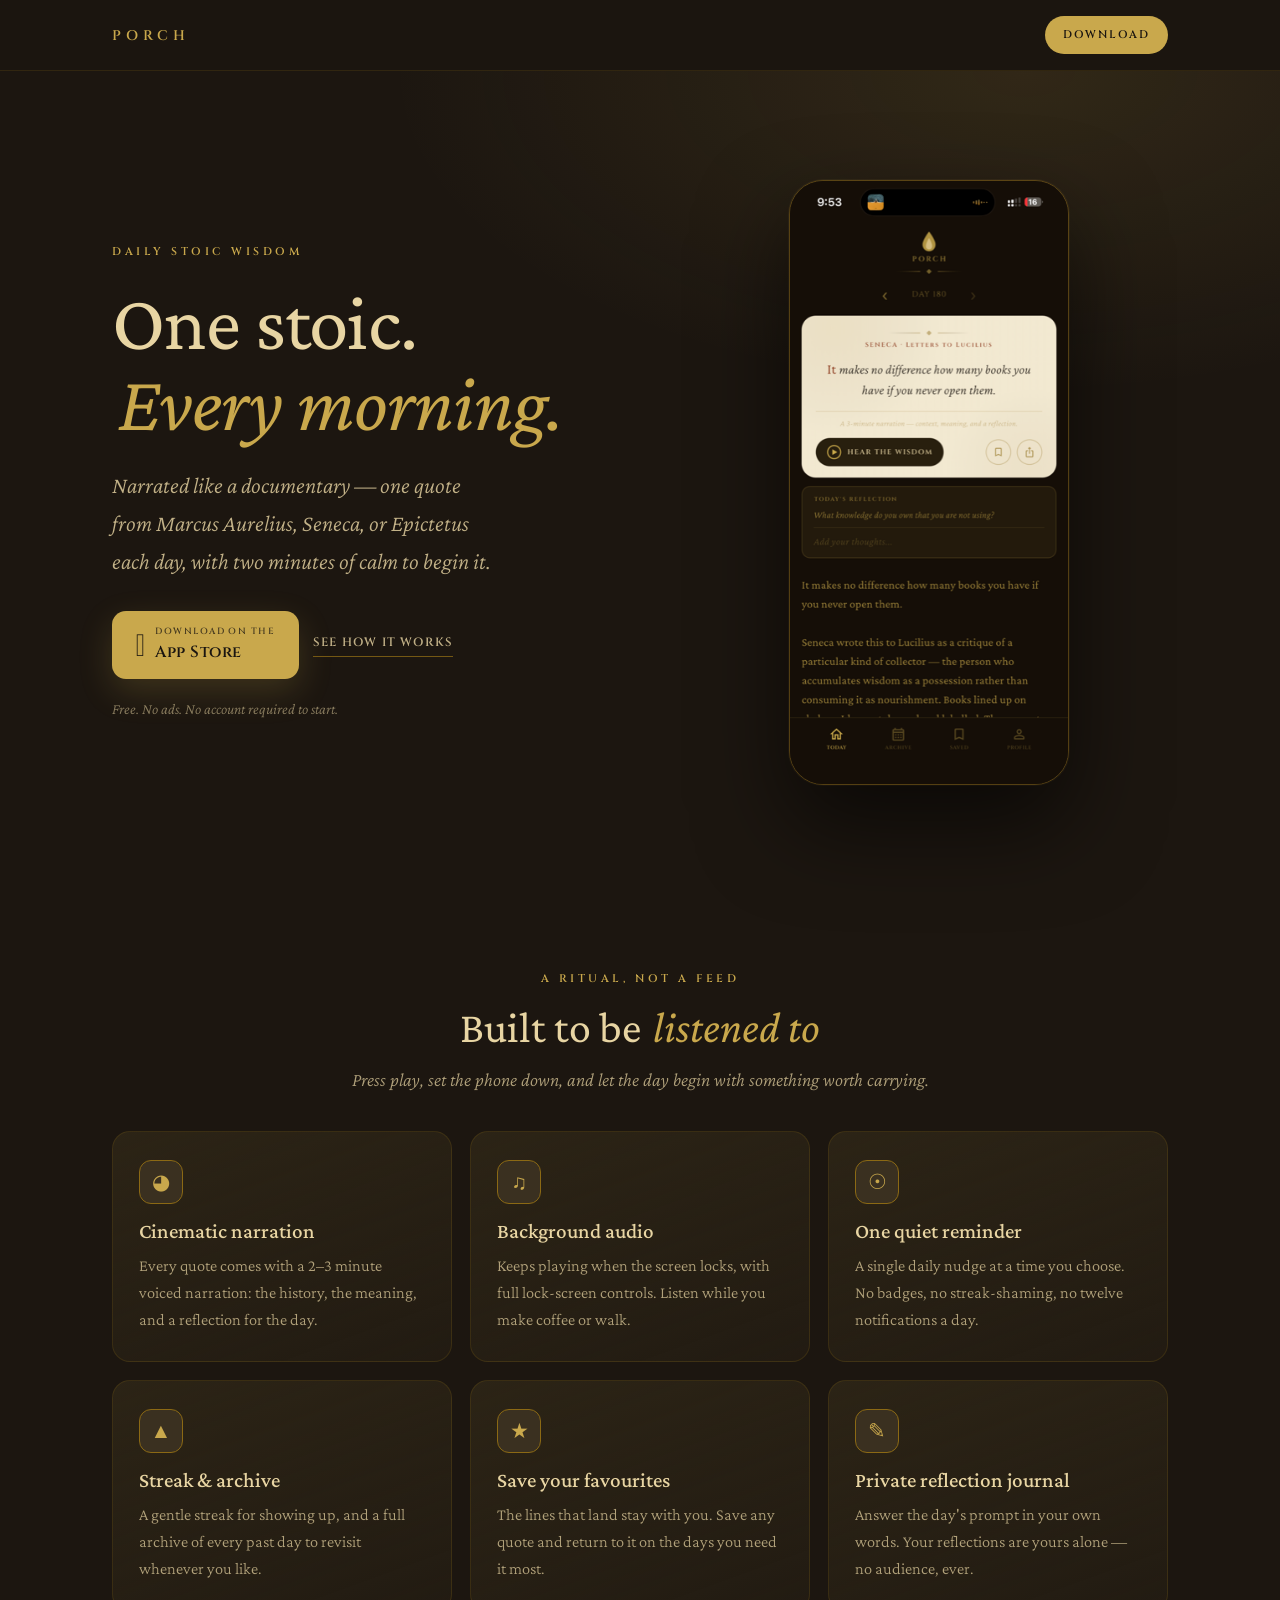
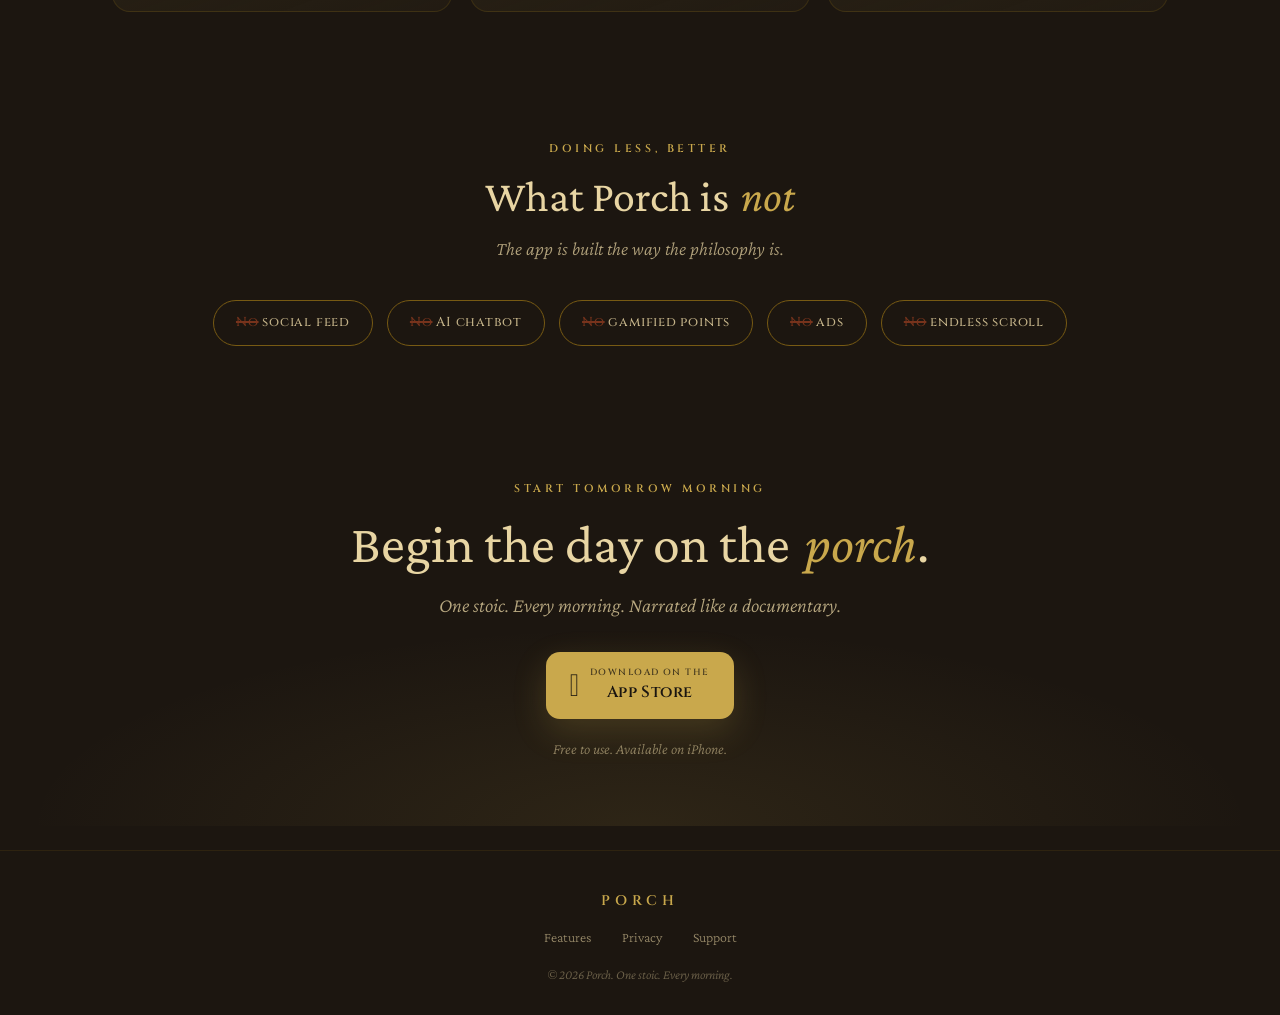
==== commit 8c79acb1: "Unify pages with shared stylesheet; tighten spacing; match privacy/support to landing" ====
--- a/index.html
+++ b/index.html
@@ -11,131 +11,13 @@
 <link rel="preconnect" href="https://fonts.googleapis.com" />
 <link rel="preconnect" href="https://fonts.gstatic.com" crossorigin />
 <link href="https://fonts.googleapis.com/css2?family=Cinzel:wght@500;600&family=Crimson+Pro:ital,wght@0,300;0,400;0,500;1,300;1,400&display=swap" rel="stylesheet" />
-<style>
-  :root{
-    --stone:#1C1610; --stone2:#2C2416; --stone3:#3A3020; --parchment:#F2E8D0;
-    --gold:#C9A84C; --gold-light:#E8D5A3; --gold-dark:#8B6914; --rust:#8B3A1F; --ink:#1A1510;
-    --xs:4px; --sm:8px; --md:12px; --lg:16px; --xl:24px; --xxl:32px;
-  }
-  *{margin:0;padding:0;box-sizing:border-box;}
-  html{scroll-behavior:smooth;}
-  body{
-    background:var(--stone); color:var(--gold-light);
-    font-family:'Crimson Pro',Georgia,serif; font-weight:300; line-height:1.65;
-    -webkit-font-smoothing:antialiased; overflow-x:hidden;
-  }
-  .wrap{max-width:1120px;margin:0 auto;padding:0 32px;}
-
-  /* labels keep Cinzel — small only, as the app does */
-  .eyebrow{font-family:'Cinzel',serif;font-weight:600;letter-spacing:0.32em;
-    text-transform:uppercase;color:var(--gold);font-size:11px;}
-  /* headings use the literary serif */
-  h1,h2,h3{font-family:'Crimson Pro',serif;color:var(--gold-light);font-weight:400;}
-  /* italic emphasis in headings — small left pad so the slant doesn't crowd the prior word */
-  h1 em,h2 em{padding-left:0.08em;}
-
-  /* ── top bar ── */
-  header.bar{position:sticky;top:0;z-index:20;
-    background:rgba(28,22,16,0.78);backdrop-filter:blur(14px);
-    border-bottom:1px solid rgba(139,105,20,0.2);}
-  .bar-inner{display:flex;align-items:center;justify-content:space-between;
-    padding:18px 32px;max-width:1120px;margin:0 auto;}
-  .brand{font-family:'Cinzel',serif;font-weight:600;letter-spacing:0.34em;
-    font-size:14px;color:var(--gold);text-transform:uppercase;}
-  .bar a.cta{font-family:'Cinzel',serif;font-weight:600;font-size:11px;
-    letter-spacing:0.16em;text-transform:uppercase;color:var(--ink);
-    background:var(--gold);padding:10px 18px;border-radius:999px;text-decoration:none;
-    transition:transform .16s ease;}
-  .bar a.cta:hover{transform:translateY(-1px);}
-
-  /* ── hero ── */
-  .hero{position:relative;
-    background:radial-gradient(90% 70% at 80% 0%,rgba(201,168,76,0.12),transparent 55%),var(--stone);}
-  .hero-grid{display:grid;grid-template-columns:1.05fr 0.95fr;gap:48px;align-items:center;
-    padding:clamp(36px,5vw,68px) 0 clamp(44px,6vw,76px);}
-  .hero-copy .eyebrow{display:block;margin-bottom:22px;}
-  .hero h1{font-size:clamp(46px,6.4vw,82px);line-height:1.02;letter-spacing:-0.01em;
-    margin-bottom:26px;font-weight:400;}
-  .hero h1 em{font-style:italic;color:var(--gold);font-weight:400;}
-  .hero .sub{font-size:clamp(19px,2.1vw,23px);font-style:italic;
-    color:var(--gold-light);opacity:0.82;max-width:30ch;margin-bottom:34px;}
-  .actions{display:flex;gap:14px;align-items:center;flex-wrap:wrap;}
-  .store-badge{display:inline-flex;align-items:center;gap:11px;background:var(--gold);
-    color:var(--ink);padding:13px 24px;border-radius:14px;text-decoration:none;
-    font-family:'Cinzel',serif;font-weight:600;letter-spacing:0.03em;
-    box-shadow:0 12px 34px rgba(201,168,76,0.20);transition:transform .18s ease,box-shadow .18s ease;}
-  .store-badge:hover{transform:translateY(-2px);box-shadow:0 16px 42px rgba(201,168,76,0.3);}
-  .store-badge small{display:block;font-size:9px;letter-spacing:0.16em;text-transform:uppercase;opacity:0.72;}
-  .store-badge span{font-size:16px;}
-  .ghost{font-family:'Cinzel',serif;font-weight:600;font-size:12px;letter-spacing:0.1em;
-    text-transform:uppercase;color:var(--gold-light);text-decoration:none;
-    border-bottom:1px solid var(--gold-dark);padding-bottom:3px;opacity:0.8;transition:opacity .16s;}
-  .ghost:hover{opacity:1;}
-  .free-note{margin-top:20px;font-style:italic;opacity:0.55;font-size:15px;}
-
-  /* phone */
-  .hero-art{display:flex;justify-content:center;}
-  .phone{position:relative;width:min(300px,80%);}
-  .phone img{width:100%;display:block;border-radius:34px;
-    border:1px solid rgba(139,105,20,0.5);
-    box-shadow:0 40px 90px rgba(0,0,0,0.6),0 0 0 1px rgba(201,168,76,0.08);}
-  .phone::after{content:"";position:absolute;inset:-40px -30px;z-index:-1;
-    background:radial-gradient(circle at 50% 40%,rgba(201,168,76,0.16),transparent 65%);}
-
-  /* ── sections ── */
-  section{padding:clamp(48px,7vw,84px) 0;}
-  .section-head{text-align:center;max-width:620px;margin:0 auto 40px;}
-  .section-head .eyebrow{display:block;margin-bottom:16px;}
-  .section-head h2{font-size:clamp(30px,4.2vw,46px);line-height:1.12;margin-bottom:14px;font-weight:400;}
-  .section-head h2 em{font-style:italic;color:var(--gold);}
-  .section-head p{font-style:italic;opacity:0.72;font-size:19px;}
-
-  .grid{display:grid;grid-template-columns:repeat(auto-fit,minmax(280px,1fr));gap:18px;}
-  .feature{background:linear-gradient(160deg,var(--stone2),rgba(44,36,22,0.4));
-    border:1px solid rgba(139,105,20,0.22);border-radius:18px;padding:30px 28px;
-    transition:border-color .2s ease,transform .2s ease;}
-  .feature:hover{border-color:rgba(201,168,76,0.4);transform:translateY(-3px);}
-  .feature .glyph{width:44px;height:44px;border-radius:12px;margin-bottom:18px;
-    background:var(--stone3);border:1px solid var(--gold-dark);
-    display:flex;align-items:center;justify-content:center;font-size:21px;color:var(--gold);}
-  .feature h3{font-size:21px;font-weight:500;margin-bottom:8px;color:var(--gold-light);}
-  .feature p{font-size:16.5px;opacity:0.72;}
-
-  /* not */
-  .not{background:linear-gradient(180deg,transparent,rgba(44,36,22,0.45),transparent);}
-  .not .row{display:flex;gap:14px;flex-wrap:wrap;justify-content:center;margin-top:6px;}
-  .not .pill{font-family:'Cinzel',serif;font-weight:500;font-size:13px;letter-spacing:0.06em;
-    color:var(--gold-light);opacity:0.82;border:1px solid var(--gold-dark);
-    border-radius:999px;padding:11px 22px;}
-  .not .pill s{color:var(--rust);text-decoration-thickness:2px;}
-
-  /* final */
-  .final{text-align:center;
-    background:radial-gradient(80% 80% at 50% 100%,rgba(201,168,76,0.1),transparent 60%);}
-  .final h2{font-size:clamp(34px,5vw,56px);margin-bottom:16px;font-weight:400;}
-  .final h2 em{font-style:italic;color:var(--gold);}
-  .final .sub{font-style:italic;opacity:0.76;font-size:20px;margin-bottom:34px;}
-
-  footer{padding:40px 0 32px;text-align:center;border-top:1px solid rgba(139,105,20,0.16);}
-  footer .brand{display:block;margin-bottom:12px;}
-  footer nav a{color:var(--gold-light);opacity:0.6;text-decoration:none;font-size:14px;margin:0 14px;}
-  footer nav a:hover{opacity:1;color:var(--gold);}
-  footer .fine{margin-top:16px;font-size:13px;opacity:0.4;font-style:italic;}
-
-  @media(max-width:820px){
-    .hero-grid{grid-template-columns:1fr;text-align:center;gap:8px;padding-top:48px;}
-    .hero .sub{margin-left:auto;margin-right:auto;}
-    .actions{justify-content:center;}
-    .hero-art{order:-1;margin-bottom:24px;}
-    .phone{width:min(240px,62%);}
-  }
-</style>
+<link rel="stylesheet" href="styles.css" />
 </head>
 <body>
 
 <header class="bar">
   <div class="bar-inner">
-    <span class="brand">Porch</span>
+    <a class="brand" href="index.html">Porch</a>
     <a class="cta" href="#get">Download</a>
   </div>
 </header>
@@ -228,7 +110,7 @@
   <section class="final">
     <div class="wrap">
       <span class="eyebrow">Start tomorrow morning</span>
-      <h2 style="margin-top:16px">Begin the day on the <em>porch</em>.</h2>
+      <h2 style="margin-top:14px">Begin the day on the <em>porch</em>.</h2>
       <p class="sub">One stoic. Every morning. Narrated like a documentary.</p>
       <div class="actions" style="justify-content:center">
         <a class="store-badge" href="#"><span>&#63743;</span><span><small>Download on the</small>App&nbsp;Store</span></a>
@@ -240,7 +122,7 @@
 
 <footer>
   <div class="wrap">
-    <span class="brand">Porch</span>
+    <a class="brand" href="index.html">Porch</a>
     <nav>
       <a href="#features">Features</a>
       <a href="privacy.html">Privacy</a>
--- a/styles.css
+++ b/styles.css
@@ -0,0 +1,137 @@
+/* ─────────────────────────────────────────────
+   Porch — shared design system
+   One stylesheet for landing + privacy + support
+   so the three pages never drift apart.
+   ───────────────────────────────────────────── */
+
+:root{
+  --stone:#1C1610; --stone2:#2C2416; --stone3:#3A3020; --parchment:#F2E8D0;
+  --gold:#C9A84C; --gold-light:#E8D5A3; --gold-dark:#8B6914; --rust:#8B3A1F; --ink:#1A1510;
+  --xs:4px; --sm:8px; --md:12px; --lg:16px; --xl:24px; --xxl:32px;
+}
+*{margin:0;padding:0;box-sizing:border-box;}
+html{scroll-behavior:smooth;}
+body{
+  background:var(--stone); color:var(--gold-light);
+  font-family:'Crimson Pro',Georgia,serif; font-weight:300; line-height:1.65;
+  -webkit-font-smoothing:antialiased; overflow-x:hidden;
+}
+.wrap{max-width:1120px;margin:0 auto;padding:0 32px;}
+
+/* small labels keep Cinzel — exactly where the app uses it */
+.eyebrow{font-family:'Cinzel',serif;font-weight:600;letter-spacing:0.32em;
+  text-transform:uppercase;color:var(--gold);font-size:11px;}
+/* all headings use the literary serif */
+h1,h2,h3{font-family:'Crimson Pro',serif;color:var(--gold-light);font-weight:400;line-height:1.12;}
+h1 em,h2 em{font-style:italic;color:var(--gold);padding-left:0.08em;}
+
+/* ── top bar ── */
+header.bar{position:sticky;top:0;z-index:20;
+  background:rgba(28,22,16,0.78);backdrop-filter:blur(14px);
+  border-bottom:1px solid rgba(139,105,20,0.2);}
+.bar-inner{display:flex;align-items:center;justify-content:space-between;
+  padding:16px 32px;max-width:1120px;margin:0 auto;}
+.brand{font-family:'Cinzel',serif;font-weight:600;letter-spacing:0.34em;
+  font-size:14px;color:var(--gold);text-transform:uppercase;text-decoration:none;}
+.bar a.cta{font-family:'Cinzel',serif;font-weight:600;font-size:11px;
+  letter-spacing:0.16em;text-transform:uppercase;color:var(--ink);
+  background:var(--gold);padding:10px 18px;border-radius:999px;text-decoration:none;
+  transition:transform .16s ease;}
+.bar a.cta:hover{transform:translateY(-1px);}
+
+/* ── buttons ── */
+.store-badge{display:inline-flex;align-items:center;gap:11px;background:var(--gold);
+  color:var(--ink);padding:13px 24px;border-radius:14px;text-decoration:none;
+  font-family:'Cinzel',serif;font-weight:600;letter-spacing:0.03em;
+  box-shadow:0 12px 34px rgba(201,168,76,0.20);transition:transform .18s ease,box-shadow .18s ease;}
+.store-badge:hover{transform:translateY(-2px);box-shadow:0 16px 42px rgba(201,168,76,0.3);}
+.store-badge small{display:block;font-size:9px;letter-spacing:0.16em;text-transform:uppercase;opacity:0.72;}
+.store-badge span{font-size:16px;}
+.ghost{font-family:'Cinzel',serif;font-weight:600;font-size:12px;letter-spacing:0.1em;
+  text-transform:uppercase;color:var(--gold-light);text-decoration:none;
+  border-bottom:1px solid var(--gold-dark);padding-bottom:3px;opacity:0.8;transition:opacity .16s;}
+.ghost:hover{opacity:1;}
+
+/* ── footer ── */
+footer{padding:36px 0 30px;text-align:center;border-top:1px solid rgba(139,105,20,0.16);margin-top:24px;}
+footer .brand{display:inline-block;margin-bottom:12px;}
+footer nav a{color:var(--gold-light);opacity:0.6;text-decoration:none;font-size:14px;margin:0 14px;}
+footer nav a:hover{opacity:1;color:var(--gold);}
+footer .fine{margin-top:14px;font-size:13px;opacity:0.4;font-style:italic;}
+
+/* ─────────────────────────────────────────────
+   Landing-only
+   ───────────────────────────────────────────── */
+.hero{position:relative;
+  background:radial-gradient(90% 70% at 80% 0%,rgba(201,168,76,0.12),transparent 55%),var(--stone);}
+.hero-grid{display:grid;grid-template-columns:1.05fr 0.95fr;gap:48px;align-items:center;
+  padding:clamp(28px,3.5vw,52px) 0 clamp(36px,4.5vw,60px);}
+.hero-copy .eyebrow{display:block;margin-bottom:20px;}
+.hero h1{font-size:clamp(46px,6.2vw,80px);line-height:1.02;letter-spacing:-0.01em;margin-bottom:24px;}
+.hero .sub{font-size:clamp(19px,2.1vw,23px);font-style:italic;
+  color:var(--gold-light);opacity:0.82;max-width:30ch;margin-bottom:30px;}
+.actions{display:flex;gap:14px;align-items:center;flex-wrap:wrap;}
+.free-note{margin-top:18px;font-style:italic;opacity:0.55;font-size:15px;}
+.hero-art{display:flex;justify-content:center;}
+.phone{position:relative;width:min(280px,80%);}
+.phone img{width:100%;display:block;border-radius:34px;
+  border:1px solid rgba(139,105,20,0.5);
+  box-shadow:0 40px 90px rgba(0,0,0,0.6),0 0 0 1px rgba(201,168,76,0.08);}
+.phone::after{content:"";position:absolute;inset:-40px -30px;z-index:-1;
+  background:radial-gradient(circle at 50% 40%,rgba(201,168,76,0.16),transparent 65%);}
+
+section{padding:clamp(40px,5vw,68px) 0;}
+.section-head{text-align:center;max-width:620px;margin:0 auto 36px;}
+.section-head .eyebrow{display:block;margin-bottom:14px;}
+.section-head h2{font-size:clamp(30px,4.2vw,44px);margin-bottom:12px;}
+.section-head p{font-style:italic;opacity:0.72;font-size:19px;}
+
+.grid{display:grid;grid-template-columns:repeat(auto-fit,minmax(280px,1fr));gap:18px;}
+.feature{background:linear-gradient(160deg,var(--stone2),rgba(44,36,22,0.4));
+  border:1px solid rgba(139,105,20,0.22);border-radius:18px;padding:28px 26px;
+  transition:border-color .2s ease,transform .2s ease;}
+.feature:hover{border-color:rgba(201,168,76,0.4);transform:translateY(-3px);}
+.feature .glyph{width:44px;height:44px;border-radius:12px;margin-bottom:16px;
+  background:var(--stone3);border:1px solid var(--gold-dark);
+  display:flex;align-items:center;justify-content:center;font-size:21px;color:var(--gold);}
+.feature h3{font-size:21px;font-weight:500;margin-bottom:8px;color:var(--gold-light);}
+.feature p{font-size:16.5px;opacity:0.72;}
+
+.not .row{display:flex;gap:14px;flex-wrap:wrap;justify-content:center;}
+.not .pill{font-family:'Cinzel',serif;font-weight:500;font-size:13px;letter-spacing:0.06em;
+  color:var(--gold-light);opacity:0.82;border:1px solid var(--gold-dark);
+  border-radius:999px;padding:11px 22px;}
+.not .pill s{color:var(--rust);text-decoration-thickness:2px;}
+
+.final{text-align:center;
+  background:radial-gradient(80% 80% at 50% 100%,rgba(201,168,76,0.1),transparent 60%);}
+.final h2{font-size:clamp(34px,5vw,54px);margin-bottom:14px;}
+.final .sub{font-style:italic;opacity:0.76;font-size:20px;margin-bottom:30px;}
+
+/* ─────────────────────────────────────────────
+   Content pages (privacy / support)
+   ───────────────────────────────────────────── */
+.page-head{text-align:center;padding:64px 0 8px;
+  background:radial-gradient(110% 80% at 50% -10%,rgba(201,168,76,0.10),transparent 60%);}
+.page-head .eyebrow{display:block;margin-bottom:14px;}
+.page-head h1{font-size:clamp(34px,5vw,52px);margin-bottom:6px;}
+.page-head .tag{font-style:italic;opacity:0.6;font-size:16px;}
+.prose{max-width:760px;margin:0 auto;padding:32px 32px 16px;}
+.prose h2{font-size:22px;color:var(--gold);margin:36px 0 10px;}
+.prose p,.prose li{font-size:18px;opacity:0.88;}
+.prose ul{margin:8px 0 8px 22px;}
+.prose li{margin-bottom:8px;}
+.prose strong{color:var(--gold-light);font-weight:400;}
+.prose a{color:var(--gold);text-decoration:none;}
+.prose a:hover{text-decoration:underline;}
+.prose .card{background:var(--stone2);border:1px solid rgba(139,105,20,0.3);
+  border-radius:16px;padding:20px 24px;margin-top:14px;}
+.prose .rule{height:1px;background:rgba(139,105,20,0.25);margin:28px 0;}
+
+@media(max-width:820px){
+  .hero-grid{grid-template-columns:1fr;text-align:center;gap:8px;padding-top:36px;}
+  .hero .sub{margin-left:auto;margin-right:auto;}
+  .actions{justify-content:center;}
+  .hero-art{order:-1;margin-bottom:20px;}
+  .phone{width:min(230px,60%);}
+}
